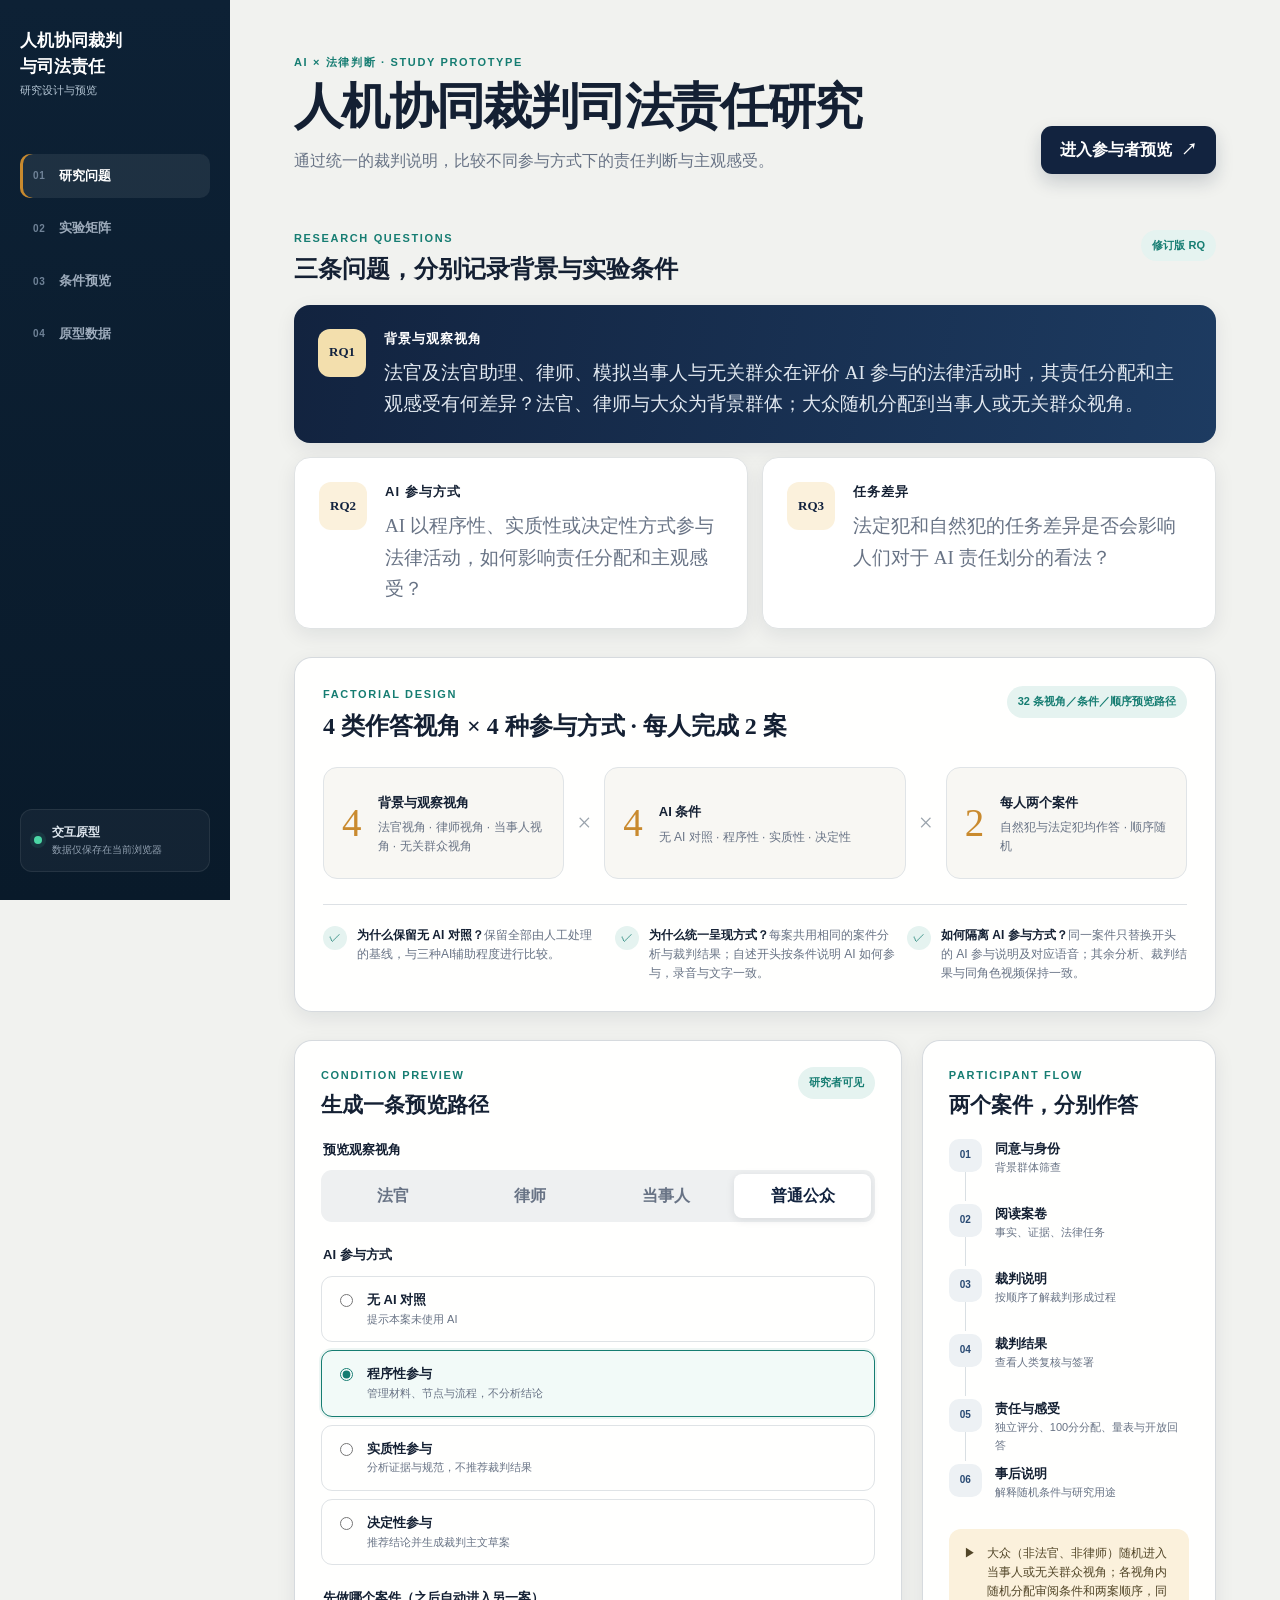
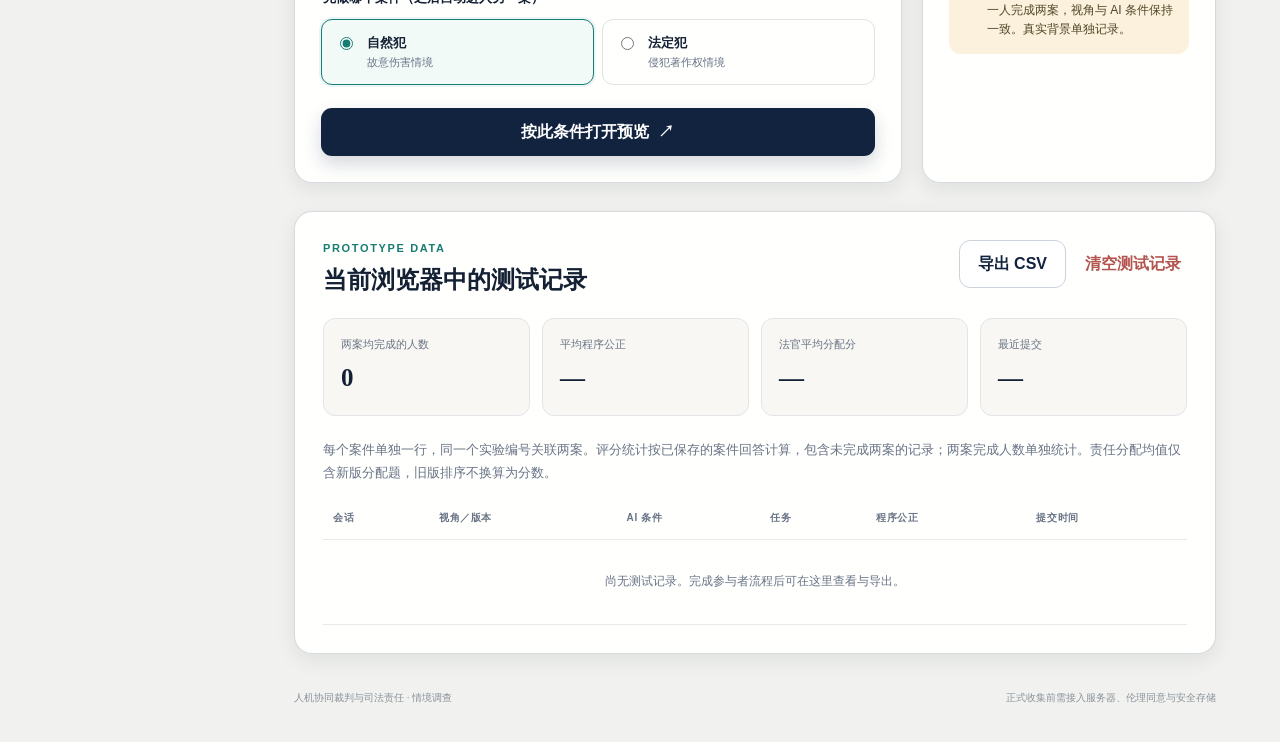
==== index.html @ 121d7e38 "七点评分移除无法判断并强制逐题作答" ====
<!doctype html>
<html lang="zh-CN">
  <head>
    <meta charset="UTF-8" />
    <meta name="viewport" content="width=device-width, initial-scale=1.0" />
    <meta
      name="description"
      content="人机协同裁判司法责任研究：交互式调查原型"
    />
    <meta name="robots" content="noindex, nofollow, noarchive" />
    <meta http-equiv="Content-Security-Policy" content="default-src 'self'; script-src 'self'; style-src 'self'; img-src 'self' data:; connect-src 'self'; media-src 'self'; object-src 'none'; base-uri 'self'; form-action 'self'" />
    <meta name="theme-color" content="#12233f" />
    <title>人机协同裁判与司法责任 · 情境调查</title>
    <link rel="stylesheet" href="./styles.css" />
  </head>
  <body>
    <div id="app-shell">
      <section id="researcher-view" class="view researcher-view hidden" aria-labelledby="researcher-title">
        <aside class="researcher-sidebar">
          <a class="study-topic study-topic-light" href="./?view=researcher" aria-label="人机协同裁判与司法责任研究首页"><strong>人机协同裁判<br>与司法责任</strong><small>研究设计与预览</small></a>
          <nav class="sidebar-nav" aria-label="研究者页面导航">
            <button class="nav-link active" data-scroll="research-overview"><span>01</span>研究问题</button>
            <button class="nav-link" data-scroll="design-panel"><span>02</span>实验矩阵</button>
            <button class="nav-link" data-scroll="preview-panel"><span>03</span>条件预览</button>
            <button class="nav-link" data-scroll="data-panel"><span>04</span>原型数据</button>
          </nav>
          <div class="sidebar-note">
            <span class="live-dot"></span>
            <div><strong>交互原型</strong><small>数据仅保存在当前浏览器</small></div>
          </div>
        </aside>

        <main class="researcher-main">
          <header class="page-header">
            <div>
              <p class="eyebrow">AI × 法律判断 · STUDY PROTOTYPE</p>
              <h1 id="researcher-title">人机协同裁判司法责任研究</h1>
              <p class="header-copy">通过统一的裁判说明，比较不同参与方式下的责任判断与主观感受。</p>
            </div>
            <button id="quick-preview" class="button button-primary" type="button">进入参与者预览 <span>↗</span></button>
          </header>

          <section id="research-overview" class="dashboard-section">
            <div class="section-heading">
              <div><p class="eyebrow">RESEARCH QUESTIONS</p><h2>三条问题，分别记录背景与实验条件</h2></div>
              <span class="status-pill">修订版 RQ</span>
            </div>
            <div class="rq-grid">
              <article class="rq-card rq-card-large">
                <span class="rq-index">RQ1</span>
                <div><strong>背景与观察视角</strong><p>法官及法官助理、律师、模拟当事人与无关群众在评价 AI 参与的法律活动时，其责任分配和主观感受有何差异？法官、律师与大众为背景群体；大众随机分配到当事人或无关群众视角。</p></div>
              </article>
              <article class="rq-card">
                <span class="rq-index">RQ2</span>
                <div><strong>AI 参与方式</strong><p>AI 以程序性、实质性或决定性方式参与法律活动，如何影响责任分配和主观感受？</p></div>
              </article>
              <article class="rq-card">
                <span class="rq-index">RQ3</span>
                <div><strong>任务差异</strong><p>法定犯和自然犯的任务差异是否会影响人们对于 AI 责任划分的看法？</p></div>
              </article>
            </div>
          </section>

          <section id="design-panel" class="dashboard-section panel">
            <div class="panel-head">
              <div><p class="eyebrow">FACTORIAL DESIGN</p><h2>4 类作答视角 × 4 种参与方式 · 每人完成 2 案</h2></div>
              <span class="matrix-total">32 条视角／条件／顺序预览路径</span>
            </div>
            <div class="factor-grid">
              <article class="factor-card"><span class="factor-number">4</span><div><strong>背景与观察视角</strong><p>法官视角 · 律师视角 · 当事人视角 · 无关群众视角</p></div></article>
              <span class="factor-sign">×</span>
              <article class="factor-card"><span class="factor-number">4</span><div><strong>AI 条件</strong><p>无 AI 对照 · 程序性 · 实质性 · 决定性</p></div></article>
              <span class="factor-sign">×</span>
              <article class="factor-card"><span class="factor-number">2</span><div><strong>每人两个案件</strong><p>自然犯与法定犯均作答 · 顺序随机</p></div></article>
            </div>
            <div class="design-notes">
              <div class="design-note"><span>✓</span><p><strong>为什么保留无 AI 对照？</strong>保留全部由人工处理的基线，与三种AI辅助程度进行比较。</p></div>
              <div class="design-note"><span>✓</span><p><strong>为什么统一呈现方式？</strong>每案共用相同的案件分析与裁判结果；自述开头按条件说明 AI 如何参与，录音与文字一致。</p></div>
              <div class="design-note"><span>✓</span><p><strong>如何隔离 AI 参与方式？</strong>同一案件只替换开头的 AI 参与说明及对应语音；其余分析、裁判结果与同角色视频保持一致。</p></div>
            </div>
          </section>

          <section id="preview-panel" class="dashboard-grid">
            <div class="panel preview-config-panel">
              <div class="panel-head compact"><div><p class="eyebrow">CONDITION PREVIEW</p><h2>生成一条预览路径</h2></div><span class="prototype-badge">研究者可见</span></div>
              <form id="preview-config" class="preview-config">
                <fieldset>
                  <legend>预览观察视角</legend>
                  <div class="segmented" data-field="role">
                    <button type="button" data-value="judge">法官</button>
                    <button type="button" data-value="lawyer">律师</button>
                    <button type="button" data-value="litigant">当事人</button>
                    <button type="button" data-value="public" class="selected">普通公众</button>
                  </div>
                </fieldset>
                <fieldset>
                  <legend>AI 参与方式</legend>
                  <div class="choice-list" data-field="condition">
                    <label><input type="radio" name="preview-condition" value="none" /><span><b>无 AI 对照</b><small>提示本案未使用 AI</small></span></label>
                    <label><input type="radio" name="preview-condition" value="procedural" checked /><span><b>程序性参与</b><small>管理材料、节点与流程，不分析结论</small></span></label>
                    <label><input type="radio" name="preview-condition" value="substantive" /><span><b>实质性参与</b><small>分析证据与规范，不推荐裁判结果</small></span></label>
                    <label><input type="radio" name="preview-condition" value="decisional" /><span><b>决定性参与</b><small>推荐结论并生成裁判主文草案</small></span></label>
                  </div>
                </fieldset>
                <fieldset>
                  <legend>先做哪个案件（之后自动进入另一案）</legend>
                  <div class="case-options">
                    <label><input type="radio" name="preview-case" value="natural" checked /><span><b>自然犯</b><small>故意伤害情境</small></span></label>
                    <label><input type="radio" name="preview-case" value="statutory" /><span><b>法定犯</b><small>侵犯著作权情境</small></span></label>
                  </div>
                </fieldset>
                <button id="launch-configured-preview" type="submit" class="button button-primary button-wide">按此条件打开预览 <span>↗</span></button>
              </form>
            </div>

            <aside class="panel flow-panel">
              <div class="panel-head compact"><div><p class="eyebrow">PARTICIPANT FLOW</p><h2>两个案件，分别作答</h2></div></div>
              <ol class="flow-list">
                <li><span>01</span><div><strong>同意与身份</strong><small>背景群体筛查</small></div></li>
                <li><span>02</span><div><strong>阅读案卷</strong><small>事实、证据、法律任务</small></div></li>
                <li><span>03</span><div><strong>裁判说明</strong><small>按顺序了解裁判形成过程</small></div></li>
                <li><span>04</span><div><strong>裁判结果</strong><small>查看人类复核与签署</small></div></li>
                <li><span>05</span><div><strong>责任与感受</strong><small>独立评分、100分分配、量表与开放回答</small></div></li>
                <li><span>06</span><div><strong>事后说明</strong><small>解释随机条件与研究用途</small></div></li>
              </ol>
              <div class="flow-callout"><span aria-hidden="true">▶</span><p>大众（非法官、非律师）随机进入当事人或无关群众视角；各视角内随机分配审阅条件和两案顺序，同一人完成两案，视角与 AI 条件保持一致。真实背景单独记录。</p></div>
            </aside>
          </section>

          <section id="data-panel" class="dashboard-section panel data-panel">
            <div class="panel-head"><div><p class="eyebrow">PROTOTYPE DATA</p><h2>当前浏览器中的测试记录</h2></div><div class="data-actions"><button id="export-csv" class="button button-secondary" type="button">导出 CSV</button><button id="clear-data" class="text-button danger" type="button">清空测试记录</button></div></div>
            <div class="metrics-row">
              <article><span>两案均完成的人数</span><strong id="metric-complete">0</strong></article>
              <article><span>平均程序公正</span><strong id="metric-fairness">—</strong></article>
              <article><span>法官平均分配分</span><strong id="metric-judge-allocation">—</strong></article>
              <article><span>最近提交</span><strong id="metric-latest">—</strong></article>
            </div>
            <p class="helper-text">每个案件单独一行，同一个实验编号关联两案。评分统计按已保存的案件回答计算，包含未完成两案的记录；两案完成人数单独统计。责任分配均值仅含新版分配题，旧版排序不换算为分数。</p>
            <div class="table-wrap">
              <table><thead><tr><th>会话</th><th>视角／版本</th><th>AI 条件</th><th>任务</th><th>程序公正</th><th>提交时间</th></tr></thead><tbody id="records-body"></tbody></table>
            </div>
          </section>

          <footer class="researcher-footer"><span>人机协同裁判与司法责任 · 情境调查</span><span>正式收集前需接入服务器、伦理同意与安全存储</span></footer>
        </main>
      </section>

      <section id="participant-view" class="view participant-view hidden" aria-labelledby="participant-title">
        <header class="participant-topbar">
          <a class="study-topic" href="./?view=participant" aria-label="人机协同裁判与司法责任研究首页"><strong>人机协同裁判与司法责任</strong><small>情境调查研究</small></a>
          <div class="topbar-right">
            <span id="session-code" class="session-code">实验编号：待分配</span>
            <a id="researcher-return" class="researcher-return hidden" href="./?view=researcher">返回设计台</a>
          </div>
        </header>

        <div id="preview-banner" class="preview-banner hidden" role="note">
          <strong>研究者预览模式</strong><span id="preview-condition-label"></span><span>预览角色和条件由研究者指定；正式流程自动分配。</span>
        </div>

        <div class="participant-frame">
          <aside class="study-progress" aria-label="研究进度">
            <p class="eyebrow">YOUR PROGRESS</p>
            <ol>
              <li class="active" data-step="intro"><span>1</span><div><strong>研究说明</strong><small>同意与身份</small></div></li>
              <li data-step="dossier"><span>2</span><div><strong>阅读案卷</strong><small>事实与证据</small></div></li>
              <li data-step="replay"><span>3</span><div><strong>形成过程</strong><small>模拟裁判说明</small></div></li>
              <li data-step="decision"><span>4</span><div><strong>裁判结果</strong><small>复核与签署</small></div></li>
              <li data-step="survey"><span>5</span><div><strong>您的评价</strong><small>责任与感受</small></div></li>
              <li data-step="debrief"><span>6</span><div><strong>事后说明</strong><small>完成研究</small></div></li>
            </ol>
            <div class="progress-privacy"><span>⌁</span><p>这是依据案例改编的模拟材料。请勿填写真实姓名、案号或个人经历细节。</p></div>
          </aside>

          <main class="study-main">
            <div id="case-progress" class="case-progress hidden" role="status"><strong id="case-progress-label"></strong><span id="case-progress-detail"></span></div>
            <section id="screen-intro" class="study-screen active">
              <p class="eyebrow">WELCOME</p>
              <h1 id="participant-title">观察两个案件的裁判如何形成</h1>
              <p class="lead">您需要依次完成故意伤害和侵犯著作权两个案件。每案分别阅读材料、阅读或收听法官陈述，并评价责任与感受。背景问题只需回答一次，两案均完成后结束。</p>
              <div class="study-facts">
                <article><span>◷</span><div><strong>两个案件，分别作答</strong><small>可按自己的速度阅读</small></div></article>
                <article><span>▤</span><div><strong>两宗改编案例</strong><small>不考查法律知识</small></div></article>
                <article><span>◎</span><div><strong>匿名研究编号</strong><small>当前回答保存在本机</small></div></article>
              </div>
              <div class="consent-card">
                <h2>开始前，请确认</h2>
                <ul><li>我已年满 18 周岁并能够阅读中文；</li><li>我理解参与完全自愿，可以随时退出；本机进度会保存，第一案完成后可选择删除两案进度并退出；</li><li>我同意研究者保留并分析我的回答，用于科学研究及去标识化的研究结果报告；当前原型仅在此浏览器保存回答，尚未自动上传至研究者；</li><li>我不会在开放题中填写可识别个人身份的信息。</li></ul>
                <label class="check-row"><input id="consent-checkbox" type="checkbox" /><span>我已阅读以上说明，并同意参加本次实验。</span></label>
              </div>
              <section class="screening-section" aria-labelledby="screening-title">
                <h2 id="screening-title">请选择您的背景类别</h2>
                <p>请选择最符合您当前情况的一项。选择后系统会直接分配您的背景与观察视角。</p>
                <fieldset class="screening-question"><legend>您目前属于哪一类？</legend><div class="occupation-options screening-choice-options">
                  <label><input type="radio" name="backgroundChoice" value="judge">法官／法官助理</label>
                  <label><input type="radio" name="backgroundChoice" value="legal_other">其他法律相关人员（法学生、法务、法学研究人员等）</label>
                  <label><input type="radio" name="backgroundChoice" value="lawyer">律师</label>
                  <label><input type="radio" name="backgroundChoice" value="other">其他</label>
                </div></fieldset>
                <p id="screening-note" class="helper-text" role="status"></p>
              </section>
              <div class="screen-actions"><span id="intro-error" class="form-error" role="alert"></span><button id="start-study" class="button button-primary" type="button">同意并开始 <span>→</span></button></div>
            </section>

            <section id="screen-dossier" class="study-screen">
              <div class="screen-kicker"><span class="stage-badge">第 1 部分</span><span id="case-category-badge" class="category-badge"></span></div>
              <h1>请先阅读案件材料</h1>
              <p class="lead">材料分为三个部分。请阅读每部分并滚动至末尾，勾选“已完整阅读”后会自动进入下一部分。完成第三部分后进入裁判形成记录。</p>
              <p id="role-perspective" class="role-perspective"></p><div class="dossier-shell">
                <div class="dossier-tabs" role="tablist" aria-label="案卷栏目">
                  <button role="tab" aria-selected="true" id="tab-overview" aria-controls="dossier-content" data-tab="overview">案件总览</button>
                  <button role="tab" aria-selected="false" id="tab-evidence" aria-controls="dossier-content" data-tab="evidence">主要证据</button>
                  <button role="tab" aria-selected="false" id="tab-task" aria-controls="dossier-content" data-tab="task">裁判任务</button>
                </div>
                <div id="dossier-content" class="dossier-content" role="tabpanel" aria-labelledby="tab-overview" tabindex="0"></div>
              </div>
              <p id="reading-progress" class="reading-progress" role="status">已完成 0 / 3 栏</p>
              <p id="reading-hint" class="helper-text">请在材料框内向下滚动，阅读至本栏末尾后确认。</p>
              <label class="check-row read-confirm"><input id="dossier-confirm" type="checkbox" disabled /><span id="dossier-confirm-label">我已完整阅读案件总览。</span></label>
              <div class="screen-actions"><span id="dossier-error" class="form-error" role="alert"></span><button id="to-replay" class="button button-primary hidden" type="button" disabled aria-hidden="true" tabindex="-1">查看裁判形成记录 <span>→</span></button></div>
            </section>

            <section id="screen-replay" class="study-screen replay-screen">
              <div class="screen-kicker"><span class="stage-badge">第 2 部分</span><span class="category-badge">过程记录</span></div>
              <h1>这份裁判是如何形成的</h1>
              <p class="lead">请先留意本案的 AI 参与方式，再了解法官如何形成裁判。以下为法官的第一人称陈述。</p>
              <p id="playback-source" class="helper-text"></p>
              <p id="dialogue-update-note" class="helper-text hidden" role="status">裁判形成记录的呈现方式已更新，请完整阅读并确认后再作答。您的分组和已提交回答保持不变。</p>
              <section class="narration-record" aria-label="法官陈述及本案 AI 参与说明">
              <h2 class="ai-disclosure-title">本案的 AI 参与方式</h2>
              <p id="condition-disclosure" class="condition-disclosure"></p>
              <div class="ai-node-legend" aria-label="AI 参与节点图例"><span class="ai-node-swatch ai-node-none">无 AI</span><span class="ai-node-swatch ai-node-procedural">程序整理／核对</span><span class="ai-node-swatch ai-node-substantive">证据与法律分析</span><span class="ai-node-swatch ai-node-decisional">裁判建议／主文</span></div>
              <section id="audio-panel" class="narration-audio hidden" aria-label="裁判形成录音">
                <audio id="judgment-audio" preload="metadata" class="hidden"></audio>
                <strong id="playback-title">法官陈述录音</strong><p id="playback-phase" role="status"></p>
                <progress id="playback-progress" max="100" value="0" aria-label="录音进度"></progress>
                <p id="audio-status" class="helper-text" role="status"></p>
                <label class="playback-speed" for="playback-speed">播放速度 <select id="playback-speed"><option value="1">1 倍</option><option value="1.25">1.25 倍</option><option value="1.5" selected>1.5 倍</option></select><span>可边听边读，不必等录音结束</span></label>
                <div class="playback-controls"><button id="playback-toggle" class="button button-primary" type="button">开始收听</button><button id="playback-restart" class="button button-secondary" type="button">从头收听</button></div>
              </section>
              <article id="narration-text" class="narration-text" tabindex="0" aria-label="裁判形成记录全文"></article>
              </section>
              <p id="narration-reading-status" class="helper-text" role="status"></p>
              <label class="check-row read-confirm"><input id="transcript-confirm" type="checkbox" disabled><span id="playback-confirm-label">我已完整了解这份裁判形成记录。</span></label>
              <div class="screen-actions"><button class="button button-secondary" type="button" data-back="dossier">返回案卷</button><button id="return-to-survey" class="button button-secondary hidden" type="button">返回评价</button><span id="transcript-error" class="form-error" role="alert"></span><button id="to-decision" class="button button-primary" type="button" disabled>查看最终裁判 <span>→</span></button></div>
            </section>

            <section id="screen-decision" class="study-screen">
              <div class="screen-kicker"><span class="stage-badge">第 3 部分</span><span class="category-badge">最终裁判</span></div>
              <h1>法官复核并签署了以下裁判</h1>
              <p class="lead">请将这一结果与刚才阅读或收听的形成过程一并考虑。</p>
              <article class="judgment-card">
                <header><div><span class="document-mark">判</span><div><strong id="judgment-court"></strong><small id="judgment-case-number"></small></div></div><span class="signed-chip">模拟情境 · 法官签署</span></header>
                <div id="judgment-content" class="judgment-content"></div>
                <footer><span>模拟审阅记录</span><span>依据案例材料改编</span></footer>
              </article>
              <div class="screen-actions"><button class="button button-secondary" type="button" data-back="replay">返回过程回放</button><button id="to-survey" class="button button-primary" type="button">开始评价 <span>→</span></button></div>
            </section>

            <section id="screen-survey" class="study-screen">
              <div class="screen-kicker"><span class="stage-badge">第 4 部分</span><span class="category-badge">您的评价</span></div>
              <h1>谁应当对这份裁判负责？</h1>
              <p class="lead">这里没有标准答案。请依据您看到的形成过程作答。</p>
              <form id="survey-form" autocomplete="off">
                <section class="survey-block">
                  <div class="question-number">A</div><div class="question-content"><h2>材料理解</h2><p>以下两题用于确认页面是否表达清楚。</p>
                    <button id="review-ai-participation" class="text-button review-ai-button" type="button">返回裁判形成记录，重新确认 AI 参与方式</button>
                    <label class="form-label">根据刚才的提示，本案的 AI 参与达到哪一层？
                      <select name="manipulationCheck" required><option value="">请选择</option><option value="none">未使用 AI</option><option value="procedural">仅参与程序与材料管理</option><option value="substantive">分析证据与规范，但未建议结果</option><option value="decisional">提出裁判建议或生成主文草案</option><option value="unsure">无法判断</option></select>
                    </label>
                    <label class="form-label">最终对裁判进行核对、修改和签署的是谁？
                      <select name="finalSigner" required><option value="">请选择</option><option value="judge">承办法官</option><option value="ai">AI 系统</option><option value="vendor">系统供应商</option><option value="unsure">无法判断</option></select>
                    </label>
                  </div>
                </section>
                <section class="survey-block">
                  <div class="question-number">B</div><div class="question-content"><h2>责任判断</h2><p>请评价四个主体对这份裁判的形成与后果应承担的责任。先分别评分，再在四个主体之间分配责任。</p>
                    <fieldset id="responsibility-independent" class="responsibility-stage">
                      <legend>第一步：分别评分</legend>
                      <p id="independent-help">请分别填写 0–100 的整数。0 表示完全没有责任，100 表示责任极大。各主体可以同分，四项<strong>不需要合计 100</strong>。</p>
                      <div id="responsibility-score-list" class="responsibility-list"></div>
                      <p id="score-status" class="helper-text" role="status"></p>
                      <button id="to-allocation" class="button button-primary" type="button" disabled>评分完成，开始分配 →</button>
                    </fieldset>
                    <fieldset id="responsibility-allocation" class="responsibility-stage hidden" disabled>
                      <legend>第二步：分配 100 分责任</legend>
                      <p id="allocation-help">现在，把全部责任看作 100 分，分配给这四个主体。每项填写 0–100 的整数，<strong>四项必须合计 100</strong>；不分配责任的主体请填 0。</p>
                      <div id="responsibility-allocation-list" class="responsibility-list"></div>
                      <div id="allocation-status" class="allocation-status" role="status" aria-live="polite"></div>
                      <button id="back-to-scores" class="text-button" type="button">返回修改独立评分</button>
                    </fieldset>
                  </div>
                </section>
                <section class="survey-block">
                  <div class="question-number">C</div><div class="question-content"><h2>主观感受</h2><p>每题必答。请根据您的感受，拖动滑块或点击数字选择 1–7 分；选中后会显示该分值的含义。4 分表示中立。</p><div id="harm-rating" class="rating-list harm-rating"></div><div id="rating-list" class="rating-list"></div></div>
                </section>
                <section class="survey-block">
                  <div class="question-number">D</div><div class="question-content"><h2>最后一个问题</h2><label class="form-label">刚才形成过程中，哪一个节点最影响您对责任的判断？（选填）<textarea id="open-response" name="openResponse" maxlength="800" rows="5" placeholder="请勿填写真实姓名、单位或案号"></textarea><span class="char-count"><b id="char-count">0</b> / 800</span></label>
                    <p class="helper-text">可打字，也可按下方说明使用系统听写或输入法语音。浏览器语音识别可能受系统设置、权限及网络影响。语音由所选工具处理，本网页不保存原始录音；请核对文字后提交。<span id="speech-platform-help" class="speech-platform-help"></span></p>
                    <div class="speech-actions"><button id="speech-start" class="button button-secondary" type="button">尝试浏览器语音输入</button><button id="speech-stop" class="button button-secondary" type="button" disabled>停止语音输入</button><button id="speech-keyboard" class="button button-secondary hidden" type="button">打开输入框，用键盘麦克风说话</button></div>
                    <p id="speech-status" class="helper-text" role="status"></p><p id="speech-interim" class="speech-interim" aria-live="polite"></p>
                    <label id="open-response-confirm-row" class="check-row hidden"><input id="open-response-confirm" name="openResponseConfirm" type="checkbox"><span>我已检查，文本框中的文字准确表达了我的回答。</span></label></div>
                </section>
                <section class="question-block"><div class="question-number">E</div><div class="question-content"><h2>情境体验</h2><p>回顾刚才的情境，我感到自己置身其中。</p><div id="involvement-options" class="rating-control"></div></div></section>
                <button class="text-button" type="button" data-back="decision">返回裁判结果</button><div class="survey-submit"><label class="check-row"><input name="honestConfirm" type="checkbox" required /><span>我已根据自己的真实感受完成作答。</span></label><span id="survey-error" class="form-error" role="alert"></span><button id="submit-evaluation" class="button button-primary" type="submit">提交本案评价，继续第二案 <span>→</span></button></div>
              </form>
            </section>

            <section id="screen-between" class="study-screen">
              <p class="eyebrow">1 / 2 COMPLETED</p><h1>第一案已完成</h1>
              <p class="lead">本案评价已保存。接下来请完成第二案：<strong id="next-case-name"></strong>。</p>
              <div class="debrief-card"><h2>继续第二个案件</h2><p>您无需再次回答背景问题。请继续采用相同的观察视角，独立阅读下一案的材料并评价。</p><p>第二案完成后，才会结束本次研究并显示完整说明。您也可以稍作休息，刷新页面会保留进度。</p></div>
              <p id="between-error" class="form-error" role="alert"></p>
              <div class="screen-actions"><button id="delete-partial" class="text-button danger" type="button">删除本次进度并退出</button><button id="next-case" class="button button-primary" type="button">开始第二案 →</button></div>
            </section>

            <section id="screen-debrief" class="study-screen debrief-screen">
              <div class="completion-mark">✓</div><p class="eyebrow">COMPLETED</p><h1>感谢您的参与</h1><p class="lead">您已完成两个案件，全部回答已经保存在当前浏览器中。</p>
              <div class="debrief-card"><h2>关于本研究的完整说明</h2><p>本研究比较法官及法官助理、律师、模拟当事人与无关群众的责任判断及主观感受。开始时四选一的背景回答用于分组：法官／法官助理进入法官组，律师进入律师组；其他法律相关人员与其他参与者记录为大众背景，并以相同概率随机分配到模拟当事人或无关群众视角。每人完成故意伤害与侵犯著作权两案，顺序随机，角色和 AI 条件保持不变。</p><p>同一案件在不同 AI 条件下使用不同的第一人称开场说明，录音和高亮文字同步体现 AI 参与方式；后续案件分析、裁判结果与同角色视频相同。角色视频按案件和身份分别制作，当事人组采用第一人称视角，画面为 AI 生成的非暴力模拟场景，法官陈述为依据案例编写的研究材料，并非真实法官的工作记录或原声。</p><p>您的回答将依开始时的知情同意用于科学研究。当前原型仅保存在此浏览器，尚未自动上传；您仍可撤回并删除本次回答。</p></div>
              <div class="completion-actions"><button id="delete-response" class="text-button danger" type="button">撤回并删除本次回答</button></div>
              <p id="retain-status" class="retain-status" role="status"></p>
              <div class="completion-actions"><button id="download-response" class="button button-secondary" type="button">下载本次回答 JSON</button><a id="finish-link" class="button button-primary hidden" href="./?view=researcher">返回研究设计台</a></div>
            </section>
          </main>
        </div>
      </section>
    </div>

    <dialog id="role-dialog" class="role-dialog" aria-labelledby="role-title" aria-describedby="role-description">
      <p class="eyebrow">进入本案情境</p><h2 id="role-title"></h2><p id="role-description" class="role-description"></p>
      <div id="role-video-panel"><video id="role-video" playsinline muted preload="metadata" disablepictureinpicture aria-label="角色代入情境短片"></video><button id="role-video-play" type="button" class="button button-secondary">播放情境短片</button></div>
      <label id="updated-consent" class="check-row hidden"><input id="updated-consent-checkbox" type="checkbox"><span>我同意保留本次回答用于科学研究。当前回答保存在此浏览器，可在结束时撤回删除。</span></label>
      <p id="role-status" class="helper-text" role="status"></p><button id="role-continue" class="button button-primary" type="button" disabled>进入案件材料 →</button>
    </dialog>
    <div id="toast" class="toast hidden" role="status"></div>
    <script defer src="./study-core.js"></script>
    <script defer src="./study-session.js"></script>
    <script defer src="./study-content.js"></script>
    <script defer src="./study-narration.js"></script>
    <script defer src="./study-playback.js"></script>
    <script defer src="./role-media.js"></script>
    <script defer src="./audio-config.js"></script>
    <script defer src="./speech-input.js"></script>
    <script defer src="./app.js"></script>
  </body>
</html>
---- styles.css ----
:root {
  --navy-950: #0b172b;
  --navy-900: #12233f;
  --navy-800: #1c3558;
  --navy-700: #294a73;
  --ink: #142033;
  --muted: #687385;
  --paper: #f4f1ea;
  --surface: #ffffff;
  --surface-soft: #f8f7f3;
  --line: #dde1e5;
  --teal: #167d72;
  --teal-soft: #e5f3f0;
  --amber: #c98a2e;
  --amber-soft: #fbf1dc;
  --rose: #b4544f;
  --shadow: 0 18px 48px rgba(17, 31, 54, 0.1);
  --shadow-sm: 0 6px 20px rgba(17, 31, 54, 0.08);
  --radius: 18px;
  --font-sans: "Microsoft YaHei", "PingFang SC", "Noto Sans CJK SC", Arial, sans-serif;
  --font-serif: "Noto Serif CJK SC", "Songti SC", SimSun, serif;
}

* { box-sizing: border-box; }
html { scroll-behavior: smooth; }
body { margin: 0; color: var(--ink); background: var(--paper); font-family: var(--font-sans); line-height: 1.6; }
button, input, select, textarea { font: inherit; }
button, a { -webkit-tap-highlight-color: transparent; }
a { color: inherit; text-decoration: none; }
.hidden { display: none !important; }
.view { min-height: 100vh; }
.eyebrow { margin: 0 0 7px; color: var(--teal); font-size: 11px; font-weight: 800; letter-spacing: 0.15em; }
h1, h2, h3, p { margin-top: 0; }
h1 { font-family: var(--font-serif); font-size: clamp(31px, 3.8vw, 50px); line-height: 1.18; letter-spacing: -0.035em; }
h2 { font-family: var(--font-serif); font-size: 24px; line-height: 1.28; }
.brand { display: inline-flex; align-items: center; gap: 11px; }
.brand-seal { display: grid; width: 42px; height: 42px; place-items: center; color: #fff; background: var(--navy-900); border-radius: 13px 4px 13px 4px; box-shadow: inset 0 0 0 1px rgba(255,255,255,.12); font-family: var(--font-serif); font-size: 21px; }
.brand strong, .brand small { display: block; line-height: 1.35; }
.brand strong { font-size: 15px; }
.brand small { color: var(--muted); font-size: 10px; letter-spacing: .1em; }
.brand-light { color: #fff; }
.brand-light .brand-seal { color: var(--navy-950); background: #f4dfae; }
.brand-light small { color: #99a7b8; }
.button { display: inline-flex; min-height: 46px; align-items: center; justify-content: center; gap: 9px; padding: 10px 18px; border: 1px solid transparent; border-radius: 11px; cursor: pointer; font-weight: 750; transition: .18s ease; }
.button:hover { transform: translateY(-1px); }
.button:focus-visible, button:focus-visible, input:focus-visible, select:focus-visible, textarea:focus-visible { outline: 3px solid rgba(201,138,46,.28); outline-offset: 2px; }
.button-primary { color: #fff; background: var(--navy-900); box-shadow: 0 8px 18px rgba(18,35,63,.18); }
.button-primary:hover { background: var(--navy-800); }
.button-secondary { color: var(--navy-900); background: #fff; border-color: #ccd3db; }
.button-wide { width: 100%; }
.text-button { border: 0; background: transparent; cursor: pointer; font-weight: 700; }
.danger { color: var(--rose); }
.panel { background: rgba(255,255,255,.94); border: 1px solid rgba(205,210,215,.82); border-radius: var(--radius); box-shadow: var(--shadow-sm); }
.panel-head, .section-heading { display: flex; align-items: flex-start; justify-content: space-between; gap: 20px; }
.panel-head h2, .section-heading h2 { margin-bottom: 0; }
.panel-head.compact h2 { font-size: 21px; }
.status-pill, .prototype-badge, .matrix-total { display: inline-flex; padding: 7px 11px; border-radius: 999px; color: var(--teal); background: var(--teal-soft); font-size: 11px; font-weight: 800; white-space: nowrap; }

/* Researcher */
.researcher-view { display: grid; grid-template-columns: 230px minmax(0, 1fr); background: #f1f2ef; }
.researcher-sidebar { position: sticky; top: 0; display: flex; height: 100vh; flex-direction: column; padding: 28px 20px; color: #dfe7ef; background: linear-gradient(180deg, #0d2135 0%, #091a2a 100%); }
.sidebar-nav { display: grid; gap: 8px; margin-top: 54px; }
.nav-link { display: flex; align-items: center; gap: 13px; width: 100%; padding: 12px 13px; border: 0; border-radius: 10px; color: #9eacbc; background: transparent; cursor: pointer; text-align: left; font-size: 13px; font-weight: 700; }
.nav-link span { color: #6f8297; font-size: 10px; letter-spacing: .08em; }
.nav-link:hover, .nav-link.active { color: #fff; background: rgba(255,255,255,.075); }
.nav-link.active { box-shadow: inset 3px 0 var(--amber); }
.sidebar-note { display: flex; align-items: center; gap: 10px; margin-top: auto; padding: 13px; border: 1px solid rgba(255,255,255,.08); border-radius: 12px; background: rgba(255,255,255,.045); }
.live-dot, .online-dot { display: inline-block; width: 8px; height: 8px; border-radius: 50%; background: #4bd6a5; box-shadow: 0 0 0 4px rgba(75,214,165,.1); }
.sidebar-note strong, .sidebar-note small { display: block; }
.sidebar-note strong { font-size: 12px; }.sidebar-note small { color: #92a1b1; font-size: 10px; }
.researcher-main { width: min(1200px, calc(100vw - 230px)); padding: 54px clamp(30px, 5vw, 72px) 36px; }
.page-header { display: flex; align-items: flex-end; justify-content: space-between; gap: 30px; margin-bottom: 56px; }
.page-header h1 { margin-bottom: 12px; }.header-copy { max-width: 720px; margin-bottom: 0; color: var(--muted); font-size: 16px; }
.dashboard-section { margin-bottom: 28px; }
.section-heading { margin-bottom: 20px; }
.rq-grid { display: grid; grid-template-columns: 1fr 1fr; gap: 14px; }
.rq-card { display: flex; min-height: 165px; gap: 18px; padding: 24px; background: #fff; border: 1px solid #e0e3e4; border-radius: 16px; box-shadow: var(--shadow-sm); }
.rq-card-large { grid-column: span 2; min-height: auto; background: linear-gradient(100deg, var(--navy-900), #1d3b61); border: 0; color: #fff; }
.rq-index { display: grid; flex: 0 0 48px; height: 48px; place-items: center; color: var(--navy-900); background: var(--amber-soft); border-radius: 12px; font-family: Georgia, serif; font-size: 13px; font-weight: 800; }
.rq-card strong { display: block; margin-bottom: 7px; font-size: 13px; letter-spacing: .08em; }
.rq-card p { margin: 0; color: var(--muted); font-family: var(--font-serif); font-size: 19px; line-height: 1.65; }
.rq-card-large p { color: #e1e8f0; }.rq-card-large .rq-index { background: #f3dfad; }
#design-panel { padding: 28px; }
.factor-grid { display: grid; grid-template-columns: 1fr auto 1.25fr auto 1fr; align-items: center; gap: 13px; margin: 25px 0; }
.factor-card { display: flex; min-height: 112px; align-items: center; gap: 16px; padding: 18px; border: 1px solid #e0e4e7; border-radius: 14px; background: var(--surface-soft); }
.factor-number { font-family: Georgia, serif; color: var(--amber); font-size: 39px; line-height: 1; }
.factor-card strong { font-size: 13px; }.factor-card p { margin: 4px 0 0; color: var(--muted); font-size: 12px; }.factor-sign { color: #9aa3ac; font-family: Georgia, serif; font-size: 25px; }
.design-notes { display: grid; grid-template-columns: repeat(3, 1fr); gap: 12px; padding-top: 21px; border-top: 1px solid var(--line); }
.design-note { display: flex; gap: 10px; }.design-note > span { display: grid; flex: 0 0 24px; height: 24px; place-items: center; color: var(--teal); background: var(--teal-soft); border-radius: 50%; font-size: 12px; }.design-note p { margin: 0; color: var(--muted); font-size: 12px; }.design-note strong { color: var(--ink); }
.dashboard-grid { display: grid; grid-template-columns: minmax(0, 1.55fr) minmax(280px, .75fr); gap: 20px; margin-bottom: 28px; }
.preview-config-panel, .flow-panel { padding: 26px; }
.preview-config { display: grid; gap: 23px; margin-top: 21px; }
.preview-config fieldset, .role-fieldset { min-width: 0; margin: 0; padding: 0; border: 0; }
.preview-config legend, .role-fieldset legend { margin-bottom: 10px; font-weight: 800; font-size: 13px; }
.segmented { display: grid; grid-template-columns: repeat(4, 1fr); padding: 4px; border-radius: 11px; background: #eef0f1; }
.segmented button { padding: 9px; border: 0; border-radius: 8px; color: var(--muted); background: transparent; cursor: pointer; font-weight: 700; }
.segmented button.selected { color: var(--navy-900); background: #fff; box-shadow: 0 2px 8px rgba(20,32,51,.1); }
.choice-list { display: grid; gap: 8px; }.choice-list label, .case-options label { display: flex; align-items: flex-start; gap: 11px; padding: 13px; border: 1px solid #dfe3e6; border-radius: 11px; cursor: pointer; }.choice-list label:has(input:checked), .case-options label:has(input:checked) { border-color: var(--teal); background: #f2faf8; box-shadow: 0 0 0 2px rgba(22,125,114,.08); }.choice-list input, .case-options input { margin-top: 4px; accent-color: var(--teal); }.choice-list b, .choice-list small, .case-options b, .case-options small { display: block; }.choice-list b, .case-options b { font-size: 13px; }.choice-list small, .case-options small { color: var(--muted); font-size: 11px; }
.case-options { display: grid; grid-template-columns: 1fr 1fr; gap: 8px; }
.flow-list { display: grid; gap: 0; margin: 20px 0 0; padding: 0; list-style: none; }.flow-list li { position: relative; display: flex; gap: 13px; min-height: 65px; }.flow-list li:not(:last-child)::after { content: ""; position: absolute; top: 33px; bottom: 3px; left: 16px; width: 1px; background: #d9dfe3; }.flow-list li > span { z-index: 1; display: grid; flex: 0 0 33px; height: 33px; place-items: center; color: var(--navy-700); background: #edf1f4; border-radius: 10px; font-size: 10px; font-weight: 800; }.flow-list strong, .flow-list small { display: block; }.flow-list strong { font-size: 13px; }.flow-list small { color: var(--muted); font-size: 11px; }
.flow-callout { display: flex; gap: 11px; padding: 15px; color: #514527; background: var(--amber-soft); border-radius: 12px; }.flow-callout > span { font-size: 12px; }.flow-callout p { margin: 0; font-size: 12px; }
.data-panel { padding: 28px; }.data-actions { display: flex; align-items: center; gap: 13px; }.metrics-row { display: grid; grid-template-columns: repeat(4, 1fr); gap: 12px; margin: 23px 0; }.metrics-row article { padding: 17px; border: 1px solid #e2e5e7; border-radius: 12px; background: var(--surface-soft); }.metrics-row span, .metrics-row strong { display: block; }.metrics-row span { color: var(--muted); font-size: 11px; }.metrics-row strong { margin-top: 4px; font-family: Georgia, serif; font-size: 25px; }
.table-wrap { overflow-x: auto; } table { width: 100%; border-collapse: collapse; font-size: 12px; } th, td { padding: 13px 10px; border-bottom: 1px solid #e7e9eb; text-align: left; white-space: nowrap; } th { color: var(--muted); font-size: 10px; letter-spacing: .06em; }.empty-cell { padding: 32px; color: var(--muted); text-align: center; }
.researcher-footer { display: flex; justify-content: space-between; padding-top: 8px; color: #89919a; font-size: 10px; }

/* Participant */
.participant-view { background: #f2f1ec; }
.participant-topbar { display: flex; height: 74px; align-items: center; justify-content: space-between; padding: 0 clamp(20px, 4vw, 56px); background: rgba(255,255,255,.96); border-bottom: 1px solid #dedfdc; }
.topbar-right { display: flex; align-items: center; gap: 14px; }.session-code { color: var(--muted); font-size: 11px; }.researcher-return { padding-left: 14px; border-left: 1px solid var(--line); color: var(--teal); font-size: 12px; font-weight: 700; }
.preview-banner { display: flex; align-items: center; justify-content: center; gap: 16px; padding: 8px 20px; color: #56451f; background: #f8e8bb; border-bottom: 1px solid #e7ce8b; font-size: 11px; }.preview-banner strong { color: var(--navy-900); }.preview-banner span + span { padding-left: 16px; border-left: 1px solid rgba(86,69,31,.22); }
.participant-frame { display: grid; grid-template-columns: 230px minmax(0, 960px); justify-content: center; gap: clamp(30px, 6vw, 78px); padding: 48px clamp(22px, 5vw, 60px) 80px; }
.study-progress { position: sticky; top: 35px; align-self: start; }.study-progress ol { display: grid; gap: 0; margin: 20px 0 28px; padding: 0; list-style: none; }.study-progress li { position: relative; display: flex; gap: 12px; min-height: 67px; color: #979ea6; }.study-progress li:not(:last-child)::after { content: ""; position: absolute; top: 34px; bottom: 4px; left: 16px; width: 1px; background: #d6d9da; }.study-progress li > span { z-index: 1; display: grid; flex: 0 0 34px; height: 34px; place-items: center; border: 1px solid #ccd1d4; border-radius: 50%; background: #f2f1ec; font-family: Georgia, serif; font-size: 12px; }.study-progress li strong, .study-progress li small { display: block; }.study-progress li strong { font-size: 12px; }.study-progress li small { font-size: 10px; }.study-progress li.active, .study-progress li.done { color: var(--navy-900); }.study-progress li.active > span { color: #fff; background: var(--navy-900); border-color: var(--navy-900); box-shadow: 0 0 0 5px rgba(18,35,63,.08); }.study-progress li.done > span { color: #fff; background: var(--teal); border-color: var(--teal); }.study-progress li.done > span::after { content: "✓"; }.study-progress li.done > span { font-size: 0; }.study-progress li.done > span::after { font-size: 12px; }
.progress-privacy { display: flex; gap: 10px; padding: 14px; color: var(--muted); background: rgba(255,255,255,.64); border: 1px solid #dedfdd; border-radius: 12px; }.progress-privacy p { margin: 0; font-size: 10px; }
.study-main { min-width: 0; }.study-screen { display: none; animation: enter .35s ease; }.study-screen.active { display: block; } @keyframes enter { from { opacity: 0; transform: translateY(5px); } }
.study-screen > h1 { max-width: 760px; margin: 8px 0 14px; }.lead { max-width: 760px; color: var(--muted); font-size: 16px; line-height: 1.8; }
.study-facts { display: grid; grid-template-columns: repeat(3, 1fr); gap: 12px; margin: 28px 0; }.study-facts article { display: flex; align-items: center; gap: 12px; padding: 17px; background: #fff; border: 1px solid #dedfdd; border-radius: 13px; }.study-facts article > span { display: grid; flex: 0 0 36px; height: 36px; place-items: center; color: var(--teal); background: var(--teal-soft); border-radius: 10px; }.study-facts strong, .study-facts small { display: block; }.study-facts strong { font-size: 12px; }.study-facts small { color: var(--muted); font-size: 10px; }
.consent-card { padding: 24px; background: #fff; border: 1px solid #dedfdd; border-radius: 15px; box-shadow: var(--shadow-sm); }.consent-card h2 { margin-bottom: 12px; font-size: 19px; }.consent-card ul { margin: 0 0 18px; padding-left: 20px; color: var(--muted); font-size: 13px; }.consent-card li + li { margin-top: 5px; }
.check-row { display: flex; align-items: flex-start; gap: 10px; cursor: pointer; font-size: 12px; }.check-row input { width: 17px; height: 17px; margin-top: 2px; accent-color: var(--teal); }
.role-fieldset { margin-top: 28px; }.role-fieldset > p { margin-top: -7px; color: var(--muted); font-size: 11px; }.role-grid { display: grid; grid-template-columns: repeat(3, 1fr); gap: 11px; }.role-grid label { position: relative; display: grid; min-height: 145px; justify-items: start; padding: 19px; border: 1px solid #d7dadd; border-radius: 14px; background: rgba(255,255,255,.74); cursor: pointer; }.role-grid label:has(input:checked) { border-color: var(--teal); background: #fff; box-shadow: 0 0 0 3px rgba(22,125,114,.08); }.role-grid input { position: absolute; top: 14px; right: 14px; accent-color: var(--teal); }.role-icon { display: grid; width: 38px; height: 38px; place-items: center; margin-bottom: 10px; color: var(--navy-900); background: #e7ebf0; border-radius: 11px; font-family: var(--font-serif); font-weight: 800; }.role-grid b, .role-grid small { display: block; }.role-grid b { font-size: 13px; }.role-grid small { color: var(--muted); font-size: 10px; }
.screen-actions { display: flex; min-height: 68px; align-items: center; justify-content: flex-end; gap: 15px; margin-top: 24px; padding-top: 20px; border-top: 1px solid #d9dcdd; }.form-error { margin-right: auto; color: var(--rose); font-size: 12px; }
.screen-kicker { display: flex; align-items: center; gap: 9px; margin-bottom: 15px; }.stage-badge, .category-badge { display: inline-flex; padding: 5px 9px; border-radius: 7px; font-size: 10px; font-weight: 800; letter-spacing: .06em; }.stage-badge { color: #fff; background: var(--navy-900); }.category-badge { color: var(--teal); background: var(--teal-soft); }
.dossier-shell { overflow: hidden; margin-top: 28px; background: #fff; border: 1px solid #d8dbdc; border-radius: 16px; box-shadow: var(--shadow-sm); }.dossier-tabs { display: flex; padding: 0 20px; border-bottom: 1px solid #dfe2e3; background: #fafaf8; }.dossier-tabs button { padding: 16px 18px 13px; border: 0; border-bottom: 3px solid transparent; color: var(--muted); background: transparent; cursor: pointer; font-size: 12px; font-weight: 750; }.dossier-tabs button[aria-selected="true"] { color: var(--navy-900); border-bottom-color: var(--amber); }.dossier-content { min-height: 370px; padding: 28px 32px; }.dossier-title { display: flex; align-items: flex-start; justify-content: space-between; gap: 20px; margin-bottom: 22px; }.dossier-title h2 { margin-bottom: 4px; }.dossier-title p { margin: 0; color: var(--muted); font-size: 11px; }.dossier-tag { padding: 6px 9px; color: #6f5420; background: var(--amber-soft); border-radius: 8px; font-size: 10px; font-weight: 800; }.fact-grid { display: grid; grid-template-columns: repeat(2, 1fr); gap: 10px; }.fact-box { padding: 15px; border-left: 3px solid #d8b46d; background: #faf8f3; }.fact-box span { display: block; color: var(--muted); font-size: 10px; }.fact-box strong { display: block; margin-top: 3px; font-family: var(--font-serif); font-size: 15px; }.dossier-summary { margin: 19px 0 0; color: #475365; font-family: var(--font-serif); font-size: 15px; line-height: 1.9; }.evidence-list { display: grid; gap: 10px; }.evidence-item { display: grid; grid-template-columns: 36px 1fr auto; align-items: start; gap: 12px; padding: 13px; border: 1px solid #e1e3e3; border-radius: 11px; }.evidence-item > span { display: grid; width: 34px; height: 34px; place-items: center; color: var(--navy-700); background: #eaf0f5; border-radius: 9px; font-size: 10px; font-weight: 800; }.evidence-item strong, .evidence-item small { display: block; }.evidence-item strong { font-size: 12px; }.evidence-item small { color: var(--muted); font-size: 10px; }.evidence-status { padding: 4px 7px; border-radius: 6px; color: var(--teal); background: var(--teal-soft); font-size: 9px; font-weight: 800; }
.task-prompt { padding: 20px; color: #eef4f8; background: var(--navy-900); border-radius: 13px; }.task-prompt p { margin: 0; font-family: var(--font-serif); font-size: 16px; line-height: 1.8; }.issue-list { display: grid; gap: 10px; margin-top: 15px; }.issue-list div { display: flex; gap: 11px; padding: 13px; border: 1px solid #e1e3e4; border-radius: 10px; }.issue-list span { color: var(--amber); font-family: Georgia,serif; }.issue-list p { margin: 0; font-size: 12px; }.read-confirm { margin-top: 17px; }
.replay-layout { display: grid; grid-template-columns: minmax(0, 1.8fr) minmax(230px, .7fr); gap: 17px; margin-top: 25px; }.chat-window { overflow: hidden; background: #fff; border: 1px solid #d6dade; border-radius: 16px; box-shadow: var(--shadow); }.chat-header { display: flex; min-height: 72px; align-items: center; justify-content: space-between; padding: 13px 18px; border-bottom: 1px solid #e0e3e5; background: #fbfbfa; }.chat-header > div { display: flex; align-items: center; gap: 11px; }.chat-seal { display: grid; width: 39px; height: 39px; place-items: center; color: #fff; background: var(--navy-900); border-radius: 11px; font-family: var(--font-serif); }.chat-header strong, .chat-header small { display: block; }.chat-header strong { font-size: 12px; }.chat-header small { color: var(--muted); font-size: 9px; }.online-dot { width: 6px; height: 6px; }.icon-button { border: 0; color: var(--muted); background: transparent; cursor: pointer; font-size: 22px; }.chat-stream { height: 480px; overflow-y: auto; padding: 22px; background: linear-gradient(rgba(245,246,245,.96),rgba(242,243,242,.96)), radial-gradient(circle at 20% 10%, #fff, transparent 40%); }.chat-message { display: grid; grid-template-columns: 34px minmax(0, 1fr); gap: 10px; align-items: start; margin-bottom: 17px; animation: messageIn .28s ease; } @keyframes messageIn { from { opacity: 0; transform: translateY(8px); } }.message-avatar { display: grid; width: 34px; height: 34px; place-items: center; border-radius: 9px; color: #fff; background: var(--navy-700); font-size: 10px; font-weight: 800; }.chat-message.ai .message-avatar { color: #305c57; background: #d4ebe6; }.chat-message.system .message-avatar { color: #6b5429; background: #f3e5bd; }.message-meta { display: flex; align-items: baseline; gap: 8px; margin-bottom: 4px; }.message-meta strong { font-size: 10px; }.message-meta span { color: #939aa1; font-size: 9px; }.message-bubble { display: inline-block; max-width: 94%; padding: 11px 13px; border: 1px solid #e0e3e4; border-radius: 3px 12px 12px 12px; background: #fff; font-size: 12px; line-height: 1.7; box-shadow: 0 2px 8px rgba(20,32,51,.035); }.chat-message.ai .message-bubble { border-color: #cbe2dd; background: #f0f8f6; }.chat-message.system .message-bubble { border-color: #ead9aa; background: #fbf4e2; }.message-tag { display: inline-flex; margin-top: 7px; padding: 3px 6px; color: var(--teal); background: var(--teal-soft); border-radius: 5px; font-size: 8px; font-weight: 800; letter-spacing: .05em; }.chat-controls { display: flex; align-items: center; gap: 8px; padding: 13px 16px; border-top: 1px solid #e0e3e5; }.replay-status { display: flex; flex: 1; align-items: center; gap: 10px; color: var(--muted); font-size: 10px; }.mini-progress { width: min(150px, 40%); height: 4px; overflow: hidden; border-radius: 999px; background: #e2e5e6; }.mini-progress span { display: block; width: 0; height: 100%; background: var(--teal); transition: width .25s ease; }
.activity-ledger { padding: 22px; background: #fff; border: 1px solid #d8dbdd; border-radius: 16px; box-shadow: var(--shadow-sm); }.activity-ledger h2 { margin-bottom: 17px; font-size: 20px; }.ledger-row { display: flex; align-items: flex-start; gap: 10px; padding: 11px 0; border-bottom: 1px solid #eceeef; }.ledger-row:last-child { border-bottom: 0; }.ledger-icon { display: grid; flex: 0 0 27px; height: 27px; place-items: center; border-radius: 8px; background: #edf0f3; color: #78828d; font-size: 10px; }.ledger-row.active .ledger-icon { color: var(--teal); background: var(--teal-soft); }.ledger-row strong, .ledger-row small { display: block; }.ledger-row strong { font-size: 11px; }.ledger-row small { color: var(--muted); font-size: 9px; }.ledger-note { display: flex; gap: 9px; margin-top: 16px; padding: 12px; color: #65532e; background: var(--amber-soft); border-radius: 10px; }.ledger-note span { display: grid; flex: 0 0 20px; height: 20px; place-items: center; border: 1px solid #d3b36e; border-radius: 50%; font-size: 9px; }.ledger-note p { margin: 0; font-size: 9px; }
.inline-typing { display: inline-flex; min-width: 48px; height: 20px; align-items: center; gap: 5px; vertical-align: middle; }
.inline-typing i { width: 6px; height: 6px; border-radius: 50%; background: #6f8e89; animation: typingPulse 1s infinite ease-in-out; }
.inline-typing i:nth-child(2) { animation-delay: 130ms; }
.inline-typing i:nth-child(3) { animation-delay: 260ms; }
.typewriter-text.typing::after { content: ""; display: inline-block; width: 1px; height: 1.05em; margin-left: 3px; vertical-align: -0.12em; background: var(--teal); animation: cursorBlink .72s steps(1) infinite; }
.chat-message.is-typing .message-bubble { min-width: 78px; border-color: #bcd9d3; box-shadow: 0 0 0 3px rgba(22,125,114,.05); }
@keyframes typingPulse { 0%, 70%, 100% { transform: translateY(0); opacity: .38; } 35% { transform: translateY(-3px); opacity: 1; } }
@keyframes cursorBlink { 0%, 48% { opacity: 1; } 49%, 100% { opacity: 0; } }
.chat-message.has-artifact .message-bubble { width: min(520px, 94%); }
.message-artifact { overflow: hidden; margin-top: 12px; border: 1px solid #dce2e3; border-radius: 10px; background: rgba(255,255,255,.88); opacity: .55; transform: translateY(4px); transition: opacity .28s ease, transform .28s ease; }
.message-artifact.visible { opacity: 1; transform: translateY(0); }
.message-artifact > header { display: flex; align-items: center; justify-content: space-between; gap: 12px; padding: 10px 11px; border-bottom: 1px solid #e4e8e9; background: #f7f9f8; }
.message-artifact > header small, .message-artifact > header strong { display: block; }
.message-artifact > header small { color: var(--teal); font-size: 7px; font-weight: 850; letter-spacing: .12em; }
.message-artifact > header strong { margin-top: 1px; color: var(--navy-900); font-size: 11px; }
.message-artifact > header > span { flex: 0 0 auto; padding: 4px 6px; color: #6c592f; background: var(--amber-soft); border-radius: 5px; font-size: 8px; font-weight: 800; }
.artifact-rows { padding: 3px 10px; }
.artifact-row { display: grid; grid-template-columns: 38px 1fr; gap: 9px; align-items: start; padding: 9px 1px; border-bottom: 1px solid #edf0f0; opacity: 0; transform: translateY(4px); transition: opacity .24s ease, transform .24s ease; }
.artifact-row:last-child { border-bottom: 0; }
.artifact-row.visible { opacity: 1; transform: translateY(0); }
.artifact-row > span { display: grid; min-height: 27px; place-items: center; padding: 3px; color: var(--navy-700); background: #eaf0f3; border-radius: 7px; font-size: 8px; font-weight: 850; text-align: center; }
.artifact-row strong, .artifact-row small { display: block; }
.artifact-row strong { color: #223047; font-size: 10px; line-height: 1.55; }
.artifact-row small { margin-top: 1px; color: var(--muted); font-size: 8px; line-height: 1.55; }
.artifact-recommendation { border-color: #e2c987; background: #fffdf7; }
.artifact-recommendation > header { background: #fbf2d9; }
.artifact-audit .artifact-row > span { color: var(--teal); background: var(--teal-soft); }
.judgment-card { overflow: hidden; margin-top: 26px; background: #fff; border: 1px solid #d5d9dc; border-radius: 16px; box-shadow: var(--shadow); }.judgment-card header { display: flex; align-items: center; justify-content: space-between; padding: 20px 24px; color: #fff; background: var(--navy-900); }.judgment-card header > div { display: flex; align-items: center; gap: 12px; }.document-mark { display: grid; width: 42px; height: 42px; place-items: center; color: var(--navy-900); background: #f0dca9; border-radius: 10px 3px 10px 3px; font-family: var(--font-serif); font-size: 19px; }.judgment-card header strong, .judgment-card header small { display: block; }.judgment-card header small { color: #b6c1ce; font-size: 10px; }.signed-chip { padding: 6px 9px; color: #d7f2e9; background: rgba(50,185,145,.15); border: 1px solid rgba(90,213,176,.3); border-radius: 999px; font-size: 9px; font-weight: 800; }.judgment-content { padding: 31px clamp(25px, 5vw, 54px); font-family: var(--font-serif); font-size: 14px; line-height: 2; }.judgment-content h2 { margin-bottom: 17px; text-align: center; font-size: 23px; }.judgment-content p { margin-bottom: 12px; }.judgment-content ol { margin: 0; padding-left: 25px; font-weight: 700; }.judgment-card footer { display: flex; justify-content: space-between; padding: 13px 24px; color: var(--muted); background: #f8f8f6; border-top: 1px solid #e1e3e3; font-size: 9px; }.review-strip { display: grid; grid-template-columns: repeat(3, 1fr); gap: 10px; margin-top: 13px; }.review-strip > div { display: flex; align-items: center; gap: 10px; padding: 14px; background: #fff; border: 1px solid #dde0e1; border-radius: 11px; }.review-strip > div > span { display: grid; flex: 0 0 25px; height: 25px; place-items: center; color: var(--teal); background: var(--teal-soft); border-radius: 50%; font-size: 10px; }.review-strip p { margin: 0; }.review-strip strong, .review-strip small { display: block; }.review-strip strong { font-size: 10px; }.review-strip small { color: var(--muted); font-size: 9px; }
.survey-block { display: grid; grid-template-columns: 42px 1fr; gap: 17px; margin-top: 18px; padding: 24px; background: #fff; border: 1px solid #daddde; border-radius: 15px; box-shadow: var(--shadow-sm); }.question-number { display: grid; width: 36px; height: 36px; place-items: center; color: var(--navy-900); background: var(--amber-soft); border-radius: 10px; font-family: Georgia,serif; font-weight: 800; }.question-content h2 { margin-bottom: 3px; font-size: 19px; }.question-content > p { color: var(--muted); font-size: 11px; }.form-label { display: grid; gap: 7px; margin-top: 16px; font-size: 12px; font-weight: 700; }.form-label select, .form-label textarea { width: 100%; padding: 11px 12px; border: 1px solid #cfd5d9; border-radius: 9px; color: var(--ink); background: #fff; }.form-label textarea { resize: vertical; font-weight: 400; line-height: 1.65; }.char-count { color: var(--muted); text-align: right; font-size: 9px; font-weight: 400; }
.ranking-list { display: grid; gap: 8px; margin-top: 16px; }.ranking-item { display: grid; grid-template-columns: 34px 1fr auto; align-items: center; gap: 11px; padding: 10px 11px; border: 1px solid #dfe2e3; border-radius: 10px; background: #fbfbfa; }.rank-number { display: grid; width: 30px; height: 30px; place-items: center; color: #fff; background: var(--navy-900); border-radius: 8px; font-family: Georgia,serif; font-size: 12px; }.ranking-item strong { font-size: 11px; }.rank-actions { display: flex; gap: 5px; }.rank-actions button { display: grid; width: 29px; height: 29px; place-items: center; border: 1px solid #d2d7da; border-radius: 7px; color: var(--navy-700); background: #fff; cursor: pointer; }.rank-actions button:disabled { opacity: .3; cursor: default; }
.rating-list { display: grid; gap: 18px; margin-top: 18px; }.rating-row { display: grid; grid-template-columns: minmax(0, 1fr) minmax(240px, .65fr); gap: 24px; align-items: center; padding-bottom: 16px; border-bottom: 1px solid #eceeef; }.rating-row:last-child { border-bottom: 0; }.rating-row label { font-family: var(--font-serif); font-size: 14px; }.rating-control { display: grid; grid-template-columns: 1fr 36px; gap: 10px; align-items: center; }.rating-control input { width: 100%; accent-color: var(--teal); }.rating-value { display: grid; width: 34px; height: 30px; place-items: center; color: var(--teal); background: var(--teal-soft); border-radius: 8px; font-weight: 800; }.rating-ends { grid-column: 1 / -1; display: flex; justify-content: space-between; margin-top: -8px; color: var(--muted); font-size: 8px; }.survey-submit { display: flex; align-items: center; justify-content: space-between; gap: 15px; margin-top: 21px; padding: 20px 22px; background: #fff; border: 1px solid #daddde; border-radius: 13px; }
.debrief-screen { text-align: center; }.completion-mark { display: grid; width: 60px; height: 60px; place-items: center; margin: 0 auto 17px; color: #fff; background: var(--teal); border-radius: 50%; box-shadow: 0 0 0 10px rgba(22,125,114,.1); font-size: 25px; }.debrief-screen > .lead { margin-inline: auto; }.debrief-card { margin-top: 28px; padding: 29px; text-align: left; background: #fff; border: 1px solid #daddde; border-radius: 15px; box-shadow: var(--shadow-sm); }.debrief-card h2 { font-size: 20px; }.debrief-card p { margin-bottom: 12px; color: #4f5a69; font-family: var(--font-serif); font-size: 14px; line-height: 1.9; }.retain-card { display: flex; align-items: center; justify-content: space-between; gap: 20px; margin-top: 14px; padding: 20px; text-align: left; background: var(--amber-soft); border: 1px solid #ead39a; border-radius: 13px; }.retain-card strong, .retain-card small { display: block; }.retain-card strong { font-size: 12px; }.retain-card small { color: #796640; font-size: 10px; }.retain-card > div:last-child { display: flex; gap: 8px; }.retain-status { min-height: 25px; margin: 12px 0 0; color: var(--teal); font-size: 11px; }.completion-actions { display: flex; justify-content: center; gap: 9px; margin-top: 8px; }
.toast { position: fixed; z-index: 50; right: 24px; bottom: 24px; max-width: 360px; padding: 13px 17px; color: #fff; background: var(--navy-950); border-radius: 10px; box-shadow: var(--shadow); font-size: 12px; }

@media (max-width: 1020px) {
  .researcher-view { grid-template-columns: 86px minmax(0,1fr); }.researcher-sidebar { padding: 25px 13px; }.brand-light > span:last-child, .nav-link:not(.active) { }.brand-light strong, .brand-light small, .nav-link { font-size: 0; }.nav-link { justify-content: center; }.nav-link span { font-size: 10px; }.sidebar-note div { display:none; }.sidebar-note { justify-content:center; }.researcher-main { width: calc(100vw - 86px); padding-inline: 32px; }
  .participant-frame { grid-template-columns: 185px minmax(0,1fr); gap: 32px; }.replay-layout { grid-template-columns: 1fr; }.activity-ledger { display: none; }
}

@media (max-width: 760px) {
  h1 { font-size: 31px; }.researcher-view { display:block; }.researcher-sidebar { position: static; display: flex; width: 100%; height: auto; flex-direction: row; align-items:center; justify-content:space-between; padding: 14px 18px; }.researcher-sidebar .brand-light strong { display:block; font-size:12px; }.researcher-sidebar .brand-light small { display:block; }.sidebar-nav, .sidebar-note { display:none; }.researcher-main { width:100%; padding: 30px 18px; }.page-header { align-items:flex-start; flex-direction:column; margin-bottom:38px; }.rq-grid, .dashboard-grid { grid-template-columns:1fr; }.rq-card-large { grid-column:auto; }.factor-grid { grid-template-columns:1fr; }.factor-sign { text-align:center; }.design-notes { grid-template-columns:1fr; }.metrics-row { grid-template-columns:1fr 1fr; }.panel-head { align-items:flex-start; flex-direction:column; }.data-actions { width:100%; justify-content:space-between; }.researcher-footer { flex-direction:column; gap:4px; }
  .participant-topbar { height:68px; }.participant-topbar .brand small { display:none; }.topbar-right { gap:7px; }.session-code { display:none; }.preview-banner { align-items:flex-start; flex-direction:column; gap:2px; padding:9px 18px; }.preview-banner span + span { padding-left:0; border-left:0; }.participant-frame { display:block; padding: 29px 17px 60px; }.study-progress { position:static; margin-bottom:25px; }.study-progress .eyebrow, .study-progress li div, .progress-privacy { display:none; }.study-progress ol { grid-template-columns:repeat(6,1fr); gap:4px; margin:0; }.study-progress li { min-height:34px; justify-content:center; }.study-progress li:not(:last-child)::after { top:16px; right:-5px; bottom:auto; left:calc(50% + 16px); width:calc(100% - 27px); height:1px; }.study-progress li > span { flex-basis:30px; width:30px; height:30px; background:#f2f1ec; }.study-facts, .role-grid, .review-strip { grid-template-columns:1fr; }.role-grid label { min-height:105px; padding-left:67px; }.role-icon { position:absolute; left:18px; top:20px; }.dossier-tabs { overflow-x:auto; padding:0 7px; }.dossier-tabs button { flex:1; padding-inline:10px; white-space:nowrap; }.dossier-content { min-height:430px; padding:22px 18px; }.fact-grid { grid-template-columns:1fr; }.evidence-item { grid-template-columns:34px 1fr; }.evidence-status { grid-column:2; justify-self:start; }.chat-stream { height:460px; padding:16px 13px; }.chat-controls { flex-wrap:wrap; }.replay-status { flex-basis:100%; }.chat-controls .button { flex:1; }.judgment-card header { align-items:flex-start; gap:12px; }.signed-chip { white-space:nowrap; }.judgment-content { padding:25px 21px; }.judgment-card footer { flex-direction:column; gap:3px; }.survey-block { grid-template-columns:1fr; padding:19px 16px; }.rating-row { grid-template-columns:1fr; gap:9px; }.survey-submit, .retain-card { align-items:stretch; flex-direction:column; }.survey-submit .button { width:100%; }.retain-card > div:last-child, .completion-actions { flex-direction:column; }.retain-card .button, .completion-actions .button { width:100%; }.screen-actions { align-items:stretch; flex-direction:column; }.screen-actions .button { width:100%; }.form-error { margin:0; }.case-options, .segmented { grid-template-columns:1fr; }
}

@media (prefers-reduced-motion: reduce) { *, *::before, *::after { scroll-behavior:auto !important; animation-duration:.01ms !important; transition-duration:.01ms !important; } }
.error-page { display: grid; min-height: 100vh; place-items: center; background: #f2f1ec; }
.error-page main { max-width: 560px; padding: 40px; text-align: center; }
.error-page h1 { font-size: 48px; }
.error-page p { margin-bottom: 22px; color: var(--muted); line-height: 1.8; }


/* Version 2: readable screening, a common document surface, and explicit scales. */
.screening-section { margin-top:30px; }
.screening-section > p,.helper-text { color:var(--muted); font-size:13px; line-height:1.75; }
.screening-question { margin:0; padding:20px 0; border:0; border-bottom:1px solid var(--line); min-width:0; }
.screening-question legend { padding-top:18px; font-size:15px; font-weight:650; }
.yes-no { display:flex; gap:12px; margin-top:10px; }
.yes-no label { display:flex; align-items:center; justify-content:center; gap:10px; min-width:104px; min-height:48px; padding:9px 20px; border:1px solid #c4cbd1; border-radius:8px; background:#fff; cursor:pointer; }
.yes-no label:has(input:checked),.likert-options label:has(input:checked) { background:#e5f3f0; border-color:var(--teal); box-shadow:inset 0 0 0 1px var(--teal); }
.yes-no input,.likert-question input { accent-color:var(--teal); width:18px; height:18px; flex-shrink:0; }
.role-perspective { padding:17px 20px; border-left:3px solid var(--navy-700); background:#fff; font-size:14px; line-height:1.8; }
.transcript-document { margin-top:26px; padding:32px 38px; border:1px solid #d9dddf; border-radius:8px; background:#fff; box-shadow:var(--shadow-sm); }
.transcript-document header { border-bottom:1px solid var(--line); padding-bottom:16px; margin-bottom:18px; }
.transcript-document h2 { font-size:24px; }.transcript-document h3 { margin:24px 0 10px; font-size:16px; }
.transcript-document section p { font-family:var(--font-serif); font-size:16px; line-height:2; margin:0 0 16px; }
.recording-area { padding-bottom:14px; border-bottom:1px solid var(--line); }
.recording-area p { color:var(--muted); font-size:13px; line-height:1.75; }
.recording-area audio { display:block; width:100%; margin:12px 0; }
.ranking-item { padding:14px; grid-template-columns:34px minmax(0,1fr) auto; }
.ranking-item strong { font-size:14px; }.ranking-item p { margin:3px 0 0; font-size:12px; line-height:1.7; color:var(--muted); }
.rank-actions button { min-width:42px; min-height:44px; }
.likert-question { min-width:0; margin:0; padding:0 0 22px; border:0; border-bottom:1px solid var(--line); }
.likert-question legend { width:100%; margin-bottom:14px; font-size:16px; line-height:1.7; font-family:var(--font-serif); }
.likert-options { display:grid; grid-template-columns:repeat(7,minmax(0,1fr)); gap:6px; }
.likert-options label { display:flex; flex-direction:column; align-items:center; gap:8px; padding:12px 5px; border:1px solid #c8ced4; border-radius:8px; background:#fff; cursor:pointer; font-size:12px; text-align:center; line-height:1.5; min-height:116px; }
.likert-score { font-size:20px; font-weight:700; line-height:1; }.unsure-option { display:flex; align-items:center; gap:9px; width:fit-content; min-height:44px; margin-top:12px; font-size:13px; cursor:pointer; }
.rating-feedback { margin:3px 0 0; color:#34645e; font-size:12px; min-height:22px; }
.not-applicable { font-size:14px; color:var(--muted); padding:14px 0; }
.speech-actions { display:flex; flex-wrap:wrap; gap:10px; }.speech-interim { color:var(--muted); font-size:14px; line-height:1.7; min-height:22px; }
.records-body small,td small { display:block; font-size:10px; color:var(--muted); }
input:focus-visible,button:focus-visible,select:focus-visible,textarea:focus-visible,a:focus-visible { outline:3px solid #187b72; outline-offset:3px; }
@media(max-width:1020px){.likert-options{grid-template-columns:repeat(4,minmax(0,1fr));}}
@media(max-width:760px){
  .transcript-document { padding:22px 20px; }.transcript-document h2 { font-size:21px; }.transcript-document section p { font-size:16px; }
  .likert-options { grid-template-columns:1fr; gap:8px; }.likert-options label { min-height:48px; flex-direction:row; gap:12px; padding:12px 14px; text-align:left; }.likert-score { min-width:22px; font-size:17px; }
  .ranking-item { grid-template-columns:28px minmax(0,1fr); gap:10px; }.rank-actions { grid-column:2; }.rank-actions button { min-width:60px; }
  .speech-actions .button { flex:1; }.screening-question legend { font-size:15px; }.recording-area audio { max-width:100%; }
}
.hidden { display:none !important; }

/* Each dossier section has its own reading and confirmation gate. */
#dossier-content { height:clamp(280px,55vh,520px); min-height:0; overflow-y:auto; overscroll-behavior:contain; scrollbar-gutter:stable; }
.reading-progress { margin:18px 0 4px; color:var(--teal); font-weight:700; font-size:14px; }
.button:disabled { opacity:.45; cursor:not-allowed; box-shadow:none; }
.check-row:has(input:disabled) { color:var(--muted); cursor:not-allowed; }

.playback-card { margin-top:26px; padding:30px; border:1px solid #d9dddf; border-radius:12px; background:#fff; box-shadow:var(--shadow-sm); }
.playback-card h2 { font-size:24px; }
.playback-phase { margin:24px 0 14px; color:var(--teal); font-size:14px; font-weight:700; }
#playback-progress { width:100%; height:8px; margin-top:26px; accent-color:var(--teal); }
.playback-controls { display:flex; flex-wrap:wrap; gap:12px; margin-top:18px; }
.audio-visual { padding:35px 0; text-align:center; font-size:50px; letter-spacing:8px; color:var(--teal); }
@media(max-width:760px){.playback-card{padding:22px 18px;}.playback-controls .button{flex:1;}.audio-visual{font-size:34px;letter-spacing:4px;}}

/* Restore the original chatbot surface while retaining the current study text. */
.playback-card.chat-window { padding:0; }
.chat-window .chat-header { padding:18px 22px; }
.chat-window .chat-header strong { font-size:16px; }
.chat-window .chat-header small { margin-top:4px; font-size:12px; }
.chat-record-label { color:var(--muted); font-size:11px; white-space:nowrap; }
.chat-window .chat-stream { height:clamp(340px,60vh,600px); overscroll-behavior:contain; scrollbar-gutter:stable; }
.chat-window .message-meta strong { font-size:13px; }
.chat-window .message-meta span { font-size:11px; }
.chat-window .message-bubble { max-width:100%; font-size:16px; line-height:1.85; padding:14px 17px; overflow-wrap:anywhere; }
.chat-window .message-avatar { width:34px; height:34px; font-size:13px; }
.chat-window .chat-message { margin-bottom:23px; }
.chat-empty { padding:100px 16px; color:var(--muted); text-align:center; font-size:14px; }
.chat-follow { min-height:36px; padding:4px 18px; text-align:right; background:#f3f4f3; }
.chat-follow .text-button { font-size:12px; }
.chat-playback-footer { padding:16px 22px 22px; border-top:1px solid var(--line); }
.chat-playback-footer .playback-phase { margin:0 0 10px; }
.chat-playback-footer #playback-progress { margin-top:0; }
.chat-window .audio-visual { margin:0 20px; }
@media(max-width:760px){.chat-window .chat-header{padding:16px 14px;}.chat-window .chat-header strong{font-size:14px;}.chat-window .chat-header small{font-size:11px;}.chat-record-label{display:none;}.chat-window .chat-stream{padding:18px 12px;height:55vh;min-height:340px;}.chat-window .message-bubble{font-size:15px;padding:12px;}.chat-window .chat-message{grid-template-columns:30px minmax(0,1fr);gap:8px;}.chat-window .message-avatar{width:30px;height:30px;}.chat-playback-footer{padding:15px;}.chat-window .message-meta{flex-wrap:wrap;gap:4px 8px;}}

/* Study topic, without an institutional logo or studio identity. */
.study-topic { display:grid; gap:3px; min-width:0; color:var(--navy-900); text-decoration:none; }
.study-topic strong { font-size:17px; line-height:1.5; font-weight:750; }
.study-topic small { color:var(--muted); font-size:11px; }
.study-topic-light { color:#fff; }.study-topic-light small { color:#b3c4d3; }
.participant-topbar { gap:20px; }
/* Judge prompts on the right; AI or clerk replies on the left. */
.chat-window .chat-message.judge { grid-template-columns:minmax(0,1fr) 34px; padding-left:44px; }
.chat-window .chat-message.judge .message-avatar { grid-column:2; grid-row:1; }
.chat-window .chat-message.judge .message-content { grid-column:1; grid-row:1; text-align:right; }
.chat-window .chat-message.judge .message-meta { justify-content:flex-end; }
.chat-window .chat-message.judge .message-bubble { text-align:left; border-radius:12px 3px 12px 12px; background:#eaf0f7; border-color:#cfdae8; }
.chat-window .chat-message.ai,.chat-window .chat-message.clerk { padding-right:44px; }
.chat-window .chat-message.clerk .message-avatar { color:#5e615c; background:#e1e4df; }
.chat-window .chat-message.ai .message-avatar { font-size:11px; }
@media(max-width:1020px) and (min-width:761px){.researcher-sidebar .study-topic strong{font-size:12px;overflow-wrap:anywhere;}.researcher-sidebar .study-topic small{font-size:10px;}}
@media(max-width:760px){.participant-topbar{height:auto;min-height:72px;padding:14px 17px;gap:12px;}.study-topic strong{font-size:15px;}.study-topic small{font-size:11px;}.researcher-return{white-space:nowrap;}.chat-window .chat-message.judge{grid-template-columns:minmax(0,1fr) 30px;padding-left:12px;}.chat-window .chat-message.ai,.chat-window .chat-message.clerk{padding-right:12px;}}

.case-progress{display:flex;flex-direction:column;gap:7px;margin:0 0 28px;padding:16px 20px;border-left:4px solid #178278;border-radius:8px;background:#e9f3f1;color:#183d39}.case-progress strong{font-size:17px}.case-progress span{font-size:14px;line-height:1.6}.case-progress.hidden{display:none}

/* Shared narration and matched role introduction. */
.condition-disclosure{padding:18px 22px;border-left:4px solid var(--teal,#357f78);background:#edf5f3;color:#183e39;font-size:17px;line-height:1.8;margin:24px 0}
.narration-audio{padding:24px;border:1px solid #d9e0e5;border-radius:14px;background:#fff;margin:20px 0}
.narration-audio progress{width:100%;margin:16px 0}
.narration-text{background:#fff;border:1px solid #d9e0e5;border-radius:14px;padding:24px 32px;max-height:62vh;overflow:auto;line-height:2;font-size:18px;scrollbar-gutter:stable}
.narration-text p{margin:0 0 1.2em}.narration-text p:last-child{margin-bottom:0}
.role-dialog{border:0;border-radius:18px;padding:28px;max-width:720px;width:calc(100% - 32px);max-height:92dvh;overflow:auto;color:#18263a;background:#fff;box-shadow:0 20px 80px #10203055}
.role-dialog::backdrop{background:#18263aaa}.role-dialog h2{font-size:26px;margin:6px 0 16px}.role-description{font-size:18px;line-height:1.9}
#role-video{display:block;width:100%;aspect-ratio:16/9;object-fit:cover;border-radius:10px;margin:18px 0 12px;background:#eef1f4}
#role-continue{width:100%;margin-top:14px}.dossier-tabs button:disabled{opacity:.45;cursor:not-allowed}
@media(max-width:600px){.role-dialog{padding:20px}.role-description{font-size:16px}.narration-text{font-size:17px;padding:20px;max-height:60vh}.condition-disclosure{font-size:16px;padding:16px}.role-dialog h2{font-size:23px}}

/* Responsibility values: blank until answered, the same order in both stages. */
.responsibility-stage { border:0; padding:0; margin:24px 0 0; min-width:0; scroll-margin-top:24px; }
.responsibility-stage legend { font-size:19px; font-weight:700; margin-bottom:8px; }
.responsibility-list { display:grid; gap:12px; margin:20px 0; }
.responsibility-item { display:grid; grid-template-columns:minmax(0,1fr) 104px; align-items:center; gap:16px; border:1px solid #dfe2e3; border-radius:12px; padding:18px; background:#fff; }
.responsibility-item label { display:block; font-size:16px; font-weight:650; cursor:pointer; }
.responsibility-item p { margin:6px 0 0; font-size:13px; line-height:1.65; color:var(--muted); }
.responsibility-value { display:flex; align-items:center; gap:7px; }
.responsibility-value input { width:80px; min-height:48px; padding:10px 6px; border:1px solid #aab7c0; border-radius:8px; font:inherit; font-size:18px; text-align:center; background:white; color:var(--navy-900); }
.responsibility-value input:focus { outline:3px solid #cbe9e3; border-color:#347f73; }
.responsibility-value input::placeholder { color:#77818e; font-size:14px; }
.allocation-status { padding:16px; margin:16px 0; border-radius:10px; background:#f3f1e9; font-size:15px; line-height:1.65; font-weight:600; }
.allocation-status.complete { background:#e7f3ef; color:#246c5c; }
@media(max-width:520px){ .responsibility-item { padding:14px 12px; gap:10px; grid-template-columns:minmax(0,1fr) 88px; } .responsibility-value input { width:67px; } .responsibility-item label { font-size:15px; } }

/* Keep the experimental disclosure visible while the monologue scrolls. */
.narration-record{border:1px solid #aac5bf;border-radius:14px;overflow:hidden;background:#fff;margin:24px 0}
.narration-record .condition-disclosure{margin:0;border:0;border-bottom:1px solid #aac5bf;font-weight:600}
.narration-record .narration-text{border:0;border-radius:0}

@media(max-width:600px){.segmented{grid-template-columns:repeat(2,1fr)}}

.occupation-options{display:grid;gap:10px;margin-top:18px}.occupation-options label{display:flex;align-items:center;gap:12px;padding:14px 16px;border:1px solid #c7ced7;border-radius:10px;background:#fff;cursor:pointer}.occupation-options label:has(input:checked){background:#e8f4f1;border-color:#357f78}.occupation-options input{flex-shrink:0;width:20px;height:20px;accent-color:#357f78}.occupation-other{display:block;margin-top:14px}.occupation-other input{display:block;width:100%;margin-top:8px;padding:12px;border:1px solid #c7ced7;border-radius:8px;font:inherit}.occupation-other.hidden{display:none}

.range-shell{padding:6px 0}.likert-question input.rating-range,.rating-range{display:block;width:100%;height:36px;margin:0;accent-color:#357f78;cursor:pointer;touch-action:pan-y}.rating-control:not(.has-rating) .rating-range::-webkit-slider-thumb{opacity:0}.rating-control:not(.has-rating) .rating-range::-moz-range-thumb{opacity:0}.range-ticks{display:grid;grid-template-columns:repeat(7,minmax(0,1fr));gap:2px}.range-ticks button{height:40px;border:0;border-radius:8px;background:transparent;color:#45536a;font:inherit;cursor:pointer}.range-ticks button[aria-pressed=true]{background:#357f78;color:#fff;font-weight:700}.range-anchors{display:flex;justify-content:space-between;gap:8px;font-size:12px;color:#5c687c;margin-top:5px}.rating-control .rating-feedback{font-size:14px;margin-top:10px;min-height:24px}.rating-control .unsure-option{margin-top:7px}.narration-waiting{color:#65728a;font-size:16px}.rating-range:focus-visible{outline:2px solid #357f78;outline-offset:4px}

.ai-disclosure-title{margin:0;padding:18px 22px 0;font-size:20px;background:#edf5f3;color:#183e39}.narration-record .condition-disclosure{padding-top:10px;font-size:18px}.narration-record .narration-audio{margin:0;border:0;border-bottom:1px solid #d9e0e5;border-radius:0;padding:18px 22px}

.rating-control[data-rating]{display:block}.rating-control:not(.has-rating) .rating-range{accent-color:#b9c2c8}
.rating-range{-webkit-appearance:none;appearance:none;background:transparent}.rating-range::-webkit-slider-runnable-track{height:6px;background:#d7dee3;border-radius:4px}.rating-range::-webkit-slider-thumb{-webkit-appearance:none;appearance:none;width:18px;height:18px;border:0;border-radius:50%;background:#357f78;margin-top:-6px}.rating-range::-moz-range-track,.rating-range::-moz-range-progress{height:6px;background:#d7dee3;border-radius:4px}.rating-range::-moz-range-thumb{width:18px;height:18px;border:0;border-radius:50%;background:#357f78}

.screening-choice-options label{min-height:52px}.review-ai-button{margin:0 0 18px;color:#245f59;border-color:#8bb8ae;background:#f0f8f6}.review-ai-button:hover{background:#e3f1ee}
.ai-node-legend{display:flex;flex-wrap:wrap;gap:7px;padding:0 22px 16px;background:#edf5f3;color:#344b54;font-size:12px}.ai-node-swatch{padding:4px 8px;border-radius:999px;border:1px solid currentColor}.ai-node-none{color:#66717b;background:#f4f5f6}.ai-node-procedural{color:#286d9c;background:#edf6fc}.ai-node-substantive{color:#946b1f;background:#fff7df}.ai-node-decisional{color:#8a405e;background:#fff0f5}.ai-inline-node{margin:8px 22px 16px;padding:9px 12px;border-left:4px solid currentColor;border-radius:5px;background:#f7f9fa;font-size:14px;line-height:1.6}.ai-inline-node span{font-weight:650}.ai-inline-node.ai-node-none{color:#66717b}.ai-inline-node.ai-node-procedural{color:#286d9c;background:#edf6fc}.ai-inline-node.ai-node-substantive{color:#946b1f;background:#fff7df}.ai-inline-node.ai-node-decisional{color:#8a405e;background:#fff0f5}

.playback-speed{display:flex;align-items:center;flex-wrap:wrap;gap:10px;margin-top:16px;font-size:14px}.playback-speed select{width:auto;min-width:100px;padding:8px 12px}.playback-speed span{color:var(--muted)}

.speech-platform-help{display:block;margin-top:10px;line-height:1.8}
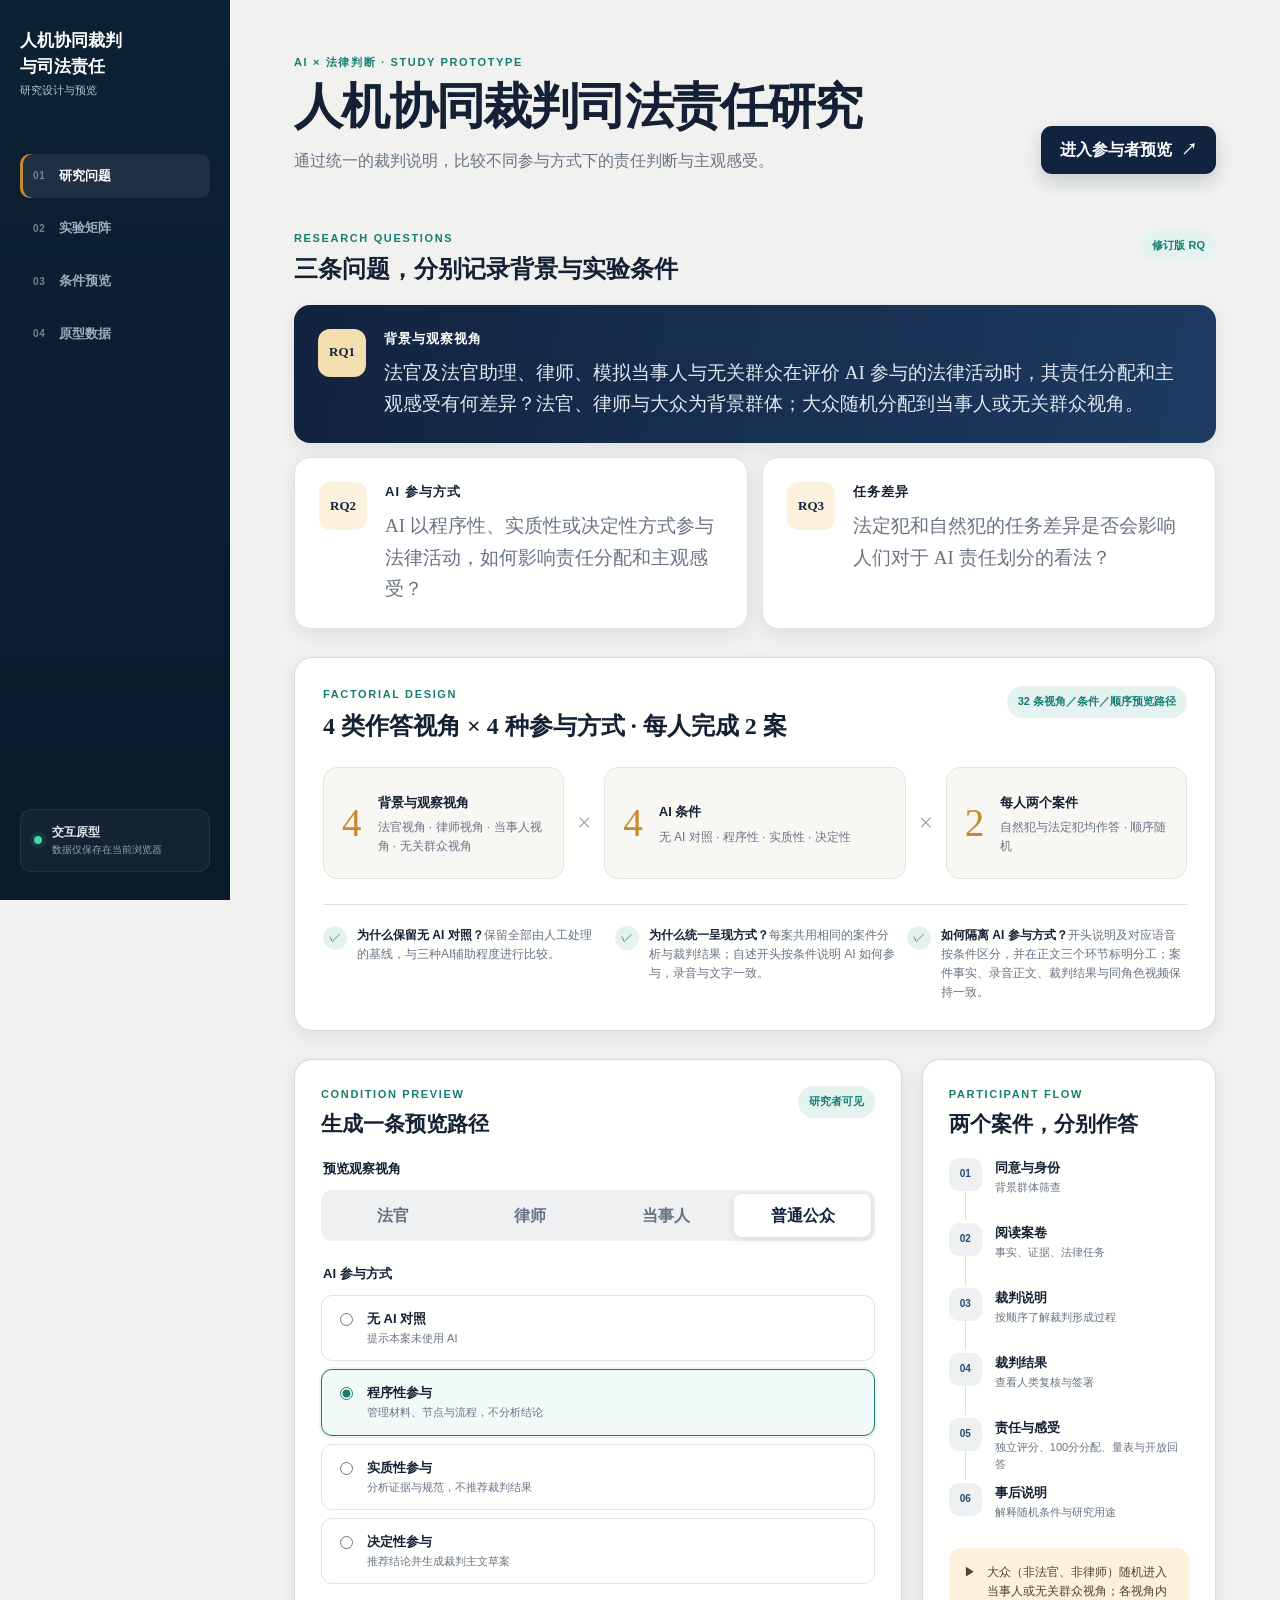
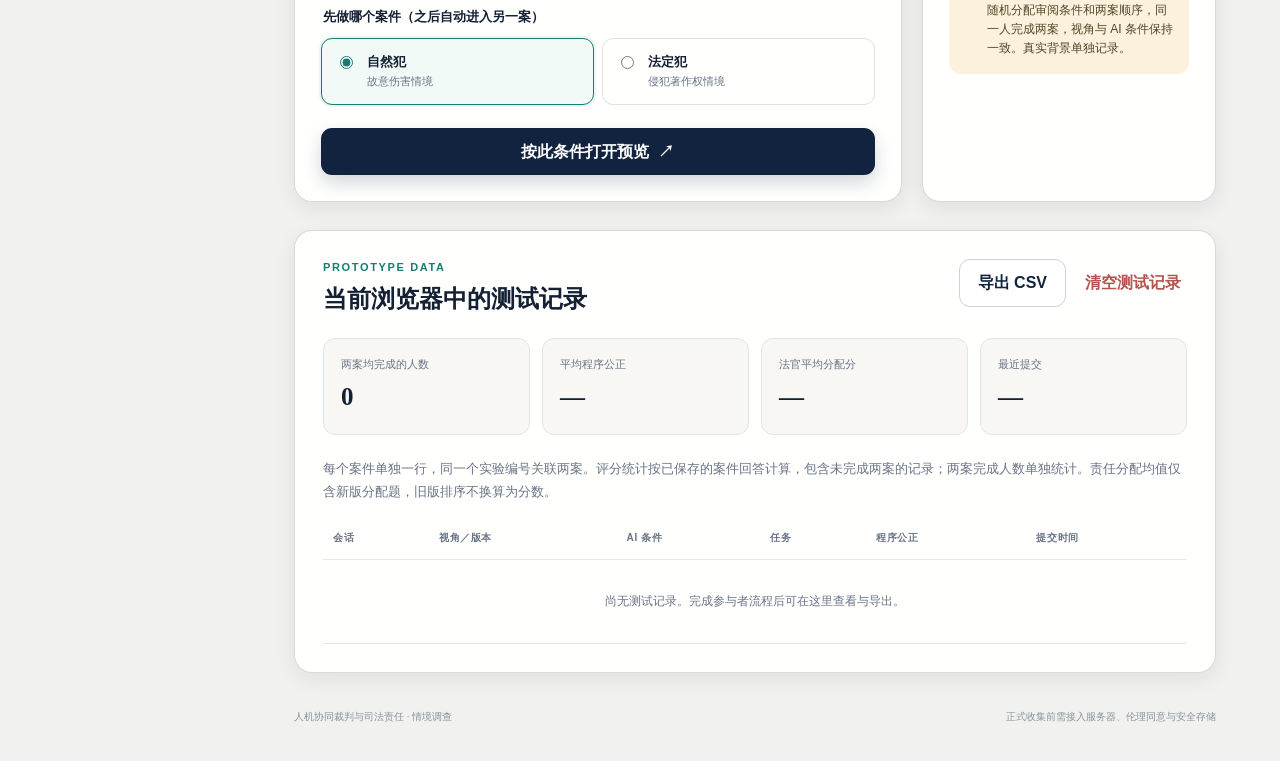
==== commit da7d313c: "缩短情景等待并强化分阶段AI提示，修复加载中暂停续播" ====
--- a/index.html
+++ b/index.html
@@ -76,7 +76,7 @@
             <div class="design-notes">
               <div class="design-note"><span>✓</span><p><strong>为什么保留无 AI 对照？</strong>保留全部由人工处理的基线，与三种AI辅助程度进行比较。</p></div>
               <div class="design-note"><span>✓</span><p><strong>为什么统一呈现方式？</strong>每案共用相同的案件分析与裁判结果；自述开头按条件说明 AI 如何参与，录音与文字一致。</p></div>
-              <div class="design-note"><span>✓</span><p><strong>如何隔离 AI 参与方式？</strong>同一案件只替换开头的 AI 参与说明及对应语音；其余分析、裁判结果与同角色视频保持一致。</p></div>
+              <div class="design-note"><span>✓</span><p><strong>如何隔离 AI 参与方式？</strong>开头说明及对应语音按条件区分，并在正文三个环节标明分工；案件事实、录音正文、裁判结果与同角色视频保持一致。</p></div>
             </div>
           </section>
 
@@ -231,7 +231,7 @@
               <p id="condition-disclosure" class="condition-disclosure"></p>
               <div class="ai-node-legend" aria-label="AI 参与节点图例"><span class="ai-node-swatch ai-node-none">无 AI</span><span class="ai-node-swatch ai-node-procedural">程序整理／核对</span><span class="ai-node-swatch ai-node-substantive">证据与法律分析</span><span class="ai-node-swatch ai-node-decisional">裁判建议／主文</span></div>
               <section id="audio-panel" class="narration-audio hidden" aria-label="裁判形成录音">
-                <audio id="judgment-audio" preload="metadata" class="hidden"></audio>
+                <audio id="judgment-audio" preload="auto" class="hidden"></audio>
                 <strong id="playback-title">法官陈述录音</strong><p id="playback-phase" role="status"></p>
                 <progress id="playback-progress" max="100" value="0" aria-label="录音进度"></progress>
                 <p id="audio-status" class="helper-text" role="status"></p>
@@ -316,7 +316,7 @@
 
             <section id="screen-debrief" class="study-screen debrief-screen">
               <div class="completion-mark">✓</div><p class="eyebrow">COMPLETED</p><h1>感谢您的参与</h1><p class="lead">您已完成两个案件，全部回答已经保存在当前浏览器中。</p>
-              <div class="debrief-card"><h2>关于本研究的完整说明</h2><p>本研究比较法官及法官助理、律师、模拟当事人与无关群众的责任判断及主观感受。开始时四选一的背景回答用于分组：法官／法官助理进入法官组，律师进入律师组；其他法律相关人员与其他参与者记录为大众背景，并以相同概率随机分配到模拟当事人或无关群众视角。每人完成故意伤害与侵犯著作权两案，顺序随机，角色和 AI 条件保持不变。</p><p>同一案件在不同 AI 条件下使用不同的第一人称开场说明，录音和高亮文字同步体现 AI 参与方式；后续案件分析、裁判结果与同角色视频相同。角色视频按案件和身份分别制作，当事人组采用第一人称视角，画面为 AI 生成的非暴力模拟场景，法官陈述为依据案例编写的研究材料，并非真实法官的工作记录或原声。</p><p>您的回答将依开始时的知情同意用于科学研究。当前原型仅保存在此浏览器，尚未自动上传；您仍可撤回并删除本次回答。</p></div>
+              <div class="debrief-card"><h2>关于本研究的完整说明</h2><p>本研究比较法官及法官助理、律师、模拟当事人与无关群众的责任判断及主观感受。开始时四选一的背景回答用于分组：法官／法官助理进入法官组，律师进入律师组；其他法律相关人员与其他参与者记录为大众背景，并以相同概率随机分配到模拟当事人或无关群众视角。每人完成故意伤害与侵犯著作权两案，顺序随机，角色和 AI 条件保持不变。</p><p>同一案件在不同 AI 条件下使用不同的第一人称开场说明及录音，并在材料整理、证据与法律分析、裁判结果形成三个环节以文字提示分工。案件事实、法官陈述的案件正文、裁判结果与同角色视频相同。角色视频按案件和身份分别制作，当事人组采用第一人称视角，画面为 AI 生成的非暴力模拟场景，法官陈述为依据案例编写的研究材料，并非真实法官的工作记录或原声。</p><p>您的回答将依开始时的知情同意用于科学研究。当前原型仅保存在此浏览器，尚未自动上传；您仍可撤回并删除本次回答。</p></div>
               <div class="completion-actions"><button id="delete-response" class="text-button danger" type="button">撤回并删除本次回答</button></div>
               <p id="retain-status" class="retain-status" role="status"></p>
               <div class="completion-actions"><button id="download-response" class="button button-secondary" type="button">下载本次回答 JSON</button><a id="finish-link" class="button button-primary hidden" href="./?view=researcher">返回研究设计台</a></div>
--- a/styles.css
+++ b/styles.css
@@ -313,6 +313,9 @@
 
 .screening-choice-options label{min-height:52px}.review-ai-button{margin:0 0 18px;color:#245f59;border-color:#8bb8ae;background:#f0f8f6}.review-ai-button:hover{background:#e3f1ee}
 .ai-node-legend{display:flex;flex-wrap:wrap;gap:7px;padding:0 22px 16px;background:#edf5f3;color:#344b54;font-size:12px}.ai-node-swatch{padding:4px 8px;border-radius:999px;border:1px solid currentColor}.ai-node-none{color:#66717b;background:#f4f5f6}.ai-node-procedural{color:#286d9c;background:#edf6fc}.ai-node-substantive{color:#946b1f;background:#fff7df}.ai-node-decisional{color:#8a405e;background:#fff0f5}.ai-inline-node{margin:8px 22px 16px;padding:9px 12px;border-left:4px solid currentColor;border-radius:5px;background:#f7f9fa;font-size:14px;line-height:1.6}.ai-inline-node span{font-weight:650}.ai-inline-node.ai-node-none{color:#66717b}.ai-inline-node.ai-node-procedural{color:#286d9c;background:#edf6fc}.ai-inline-node.ai-node-substantive{color:#946b1f;background:#fff7df}.ai-inline-node.ai-node-decisional{color:#8a405e;background:#fff0f5}
+.narration-stage-note{margin:22px 0 12px;padding:12px 16px;border-left:3px solid #9c212b;border-radius:4px;background:#fff5f4;color:#9c212b;line-height:1.75;font-size:16px;overflow-wrap:anywhere}
+.narration-stage-note strong,.narration-stage-note span{display:block}
+.narration-stage-note strong{margin-bottom:4px;font-size:14px}
 
 .playback-speed{display:flex;align-items:center;flex-wrap:wrap;gap:10px;margin-top:16px;font-size:14px}.playback-speed select{width:auto;min-width:100px;padding:8px 12px}.playback-speed span{color:var(--muted)}
 
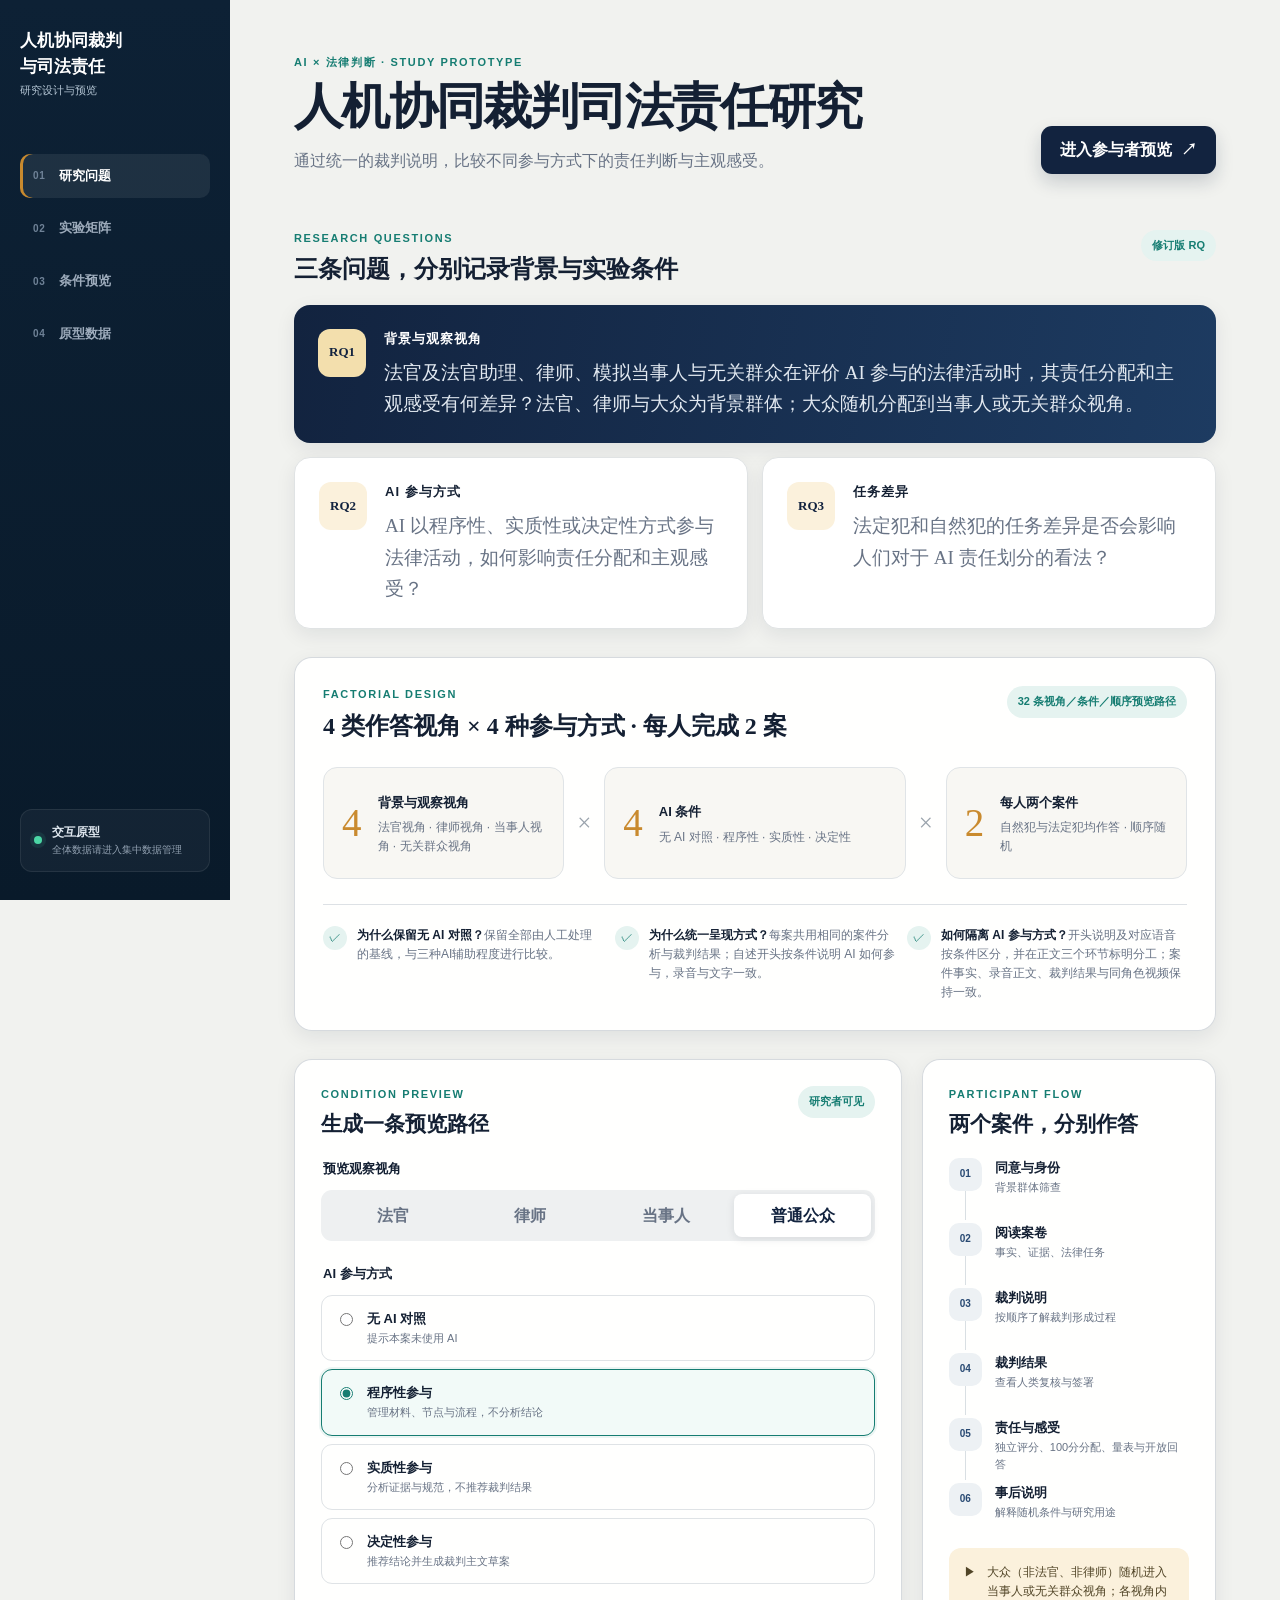
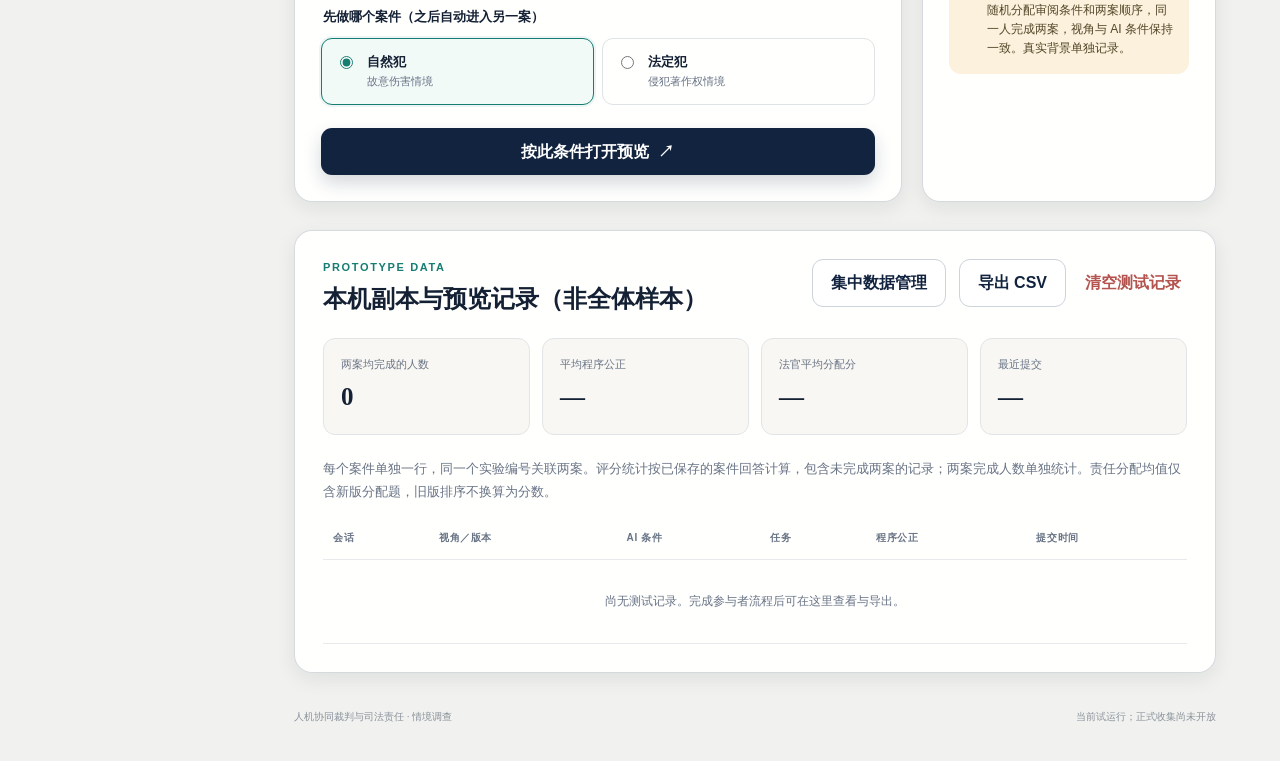
==== commit d28f8bc8: "Clarify responsibility questions and unblock mobile submission" ====
--- a/index.html
+++ b/index.html
@@ -8,7 +8,7 @@
       content="人机协同裁判司法责任研究：交互式调查原型"
     />
     <meta name="robots" content="noindex, nofollow, noarchive" />
-    <meta http-equiv="Content-Security-Policy" content="default-src 'self'; script-src 'self'; style-src 'self'; img-src 'self' data:; connect-src 'self'; media-src 'self'; object-src 'none'; base-uri 'self'; form-action 'self'" />
+    <meta http-equiv="Content-Security-Policy" content="default-src 'self'; script-src 'self'; style-src 'self'; img-src 'self' data:; connect-src 'self' https://judicial-study-data.crimemap1126.chatgpt.site; media-src 'self'; object-src 'none'; base-uri 'self'; form-action 'self'" />
     <meta name="theme-color" content="#12233f" />
     <title>人机协同裁判与司法责任 · 情境调查</title>
     <link rel="stylesheet" href="./styles.css" />
@@ -128,7 +128,7 @@
           </section>
 
           <section id="data-panel" class="dashboard-section panel data-panel">
-            <div class="panel-head"><div><p class="eyebrow">PROTOTYPE DATA</p><h2>当前浏览器中的测试记录</h2></div><div class="data-actions"><button id="export-csv" class="button button-secondary" type="button">导出 CSV</button><button id="clear-data" class="text-button danger" type="button">清空测试记录</button></div></div>
+            <div class="panel-head"><div><p class="eyebrow">PROTOTYPE DATA</p><h2>当前浏览器中的测试记录</h2></div><div class="data-actions"><a id="central-admin" class="button button-secondary hidden" target="_blank" rel="noopener">集中数据管理</a><button id="export-csv" class="button button-secondary" type="button">导出 CSV</button><button id="clear-data" class="text-button danger" type="button">清空测试记录</button></div></div>
             <div class="metrics-row">
               <article><span>两案均完成的人数</span><strong id="metric-complete">0</strong></article>
               <article><span>平均程序公正</span><strong id="metric-fairness">—</strong></article>
@@ -181,11 +181,12 @@
               <div class="study-facts">
                 <article><span>◷</span><div><strong>两个案件，分别作答</strong><small>可按自己的速度阅读</small></div></article>
                 <article><span>▤</span><div><strong>两宗改编案例</strong><small>不考查法律知识</small></div></article>
-                <article><span>◎</span><div><strong>匿名研究编号</strong><small>当前回答保存在本机</small></div></article>
+                <article><span>◎</span><div><strong>匿名研究编号</strong><small id="storage-fact">当前回答保存在本机</small></div></article>
               </div>
+              <p id="collection-note" class="helper-text hidden" role="status"></p>
               <div class="consent-card">
                 <h2>开始前，请确认</h2>
-                <ul><li>我已年满 18 周岁并能够阅读中文；</li><li>我理解参与完全自愿，可以随时退出；本机进度会保存，第一案完成后可选择删除两案进度并退出；</li><li>我同意研究者保留并分析我的回答，用于科学研究及去标识化的研究结果报告；当前原型仅在此浏览器保存回答，尚未自动上传至研究者；</li><li>我不会在开放题中填写可识别个人身份的信息。</li></ul>
+                <ul><li>我已年满 18 周岁并能够阅读中文；</li><li>我理解参与完全自愿，可以随时退出；本机进度会保存，第一案完成后可选择删除两案进度并退出；</li><li id="storage-consent">我同意研究者保留并分析我的回答，用于科学研究及去标识化的研究结果报告；当前原型仅在此浏览器保存回答，尚未自动上传至研究者；</li><li>我不会在开放题中填写可识别个人身份的信息。</li></ul>
                 <label class="check-row"><input id="consent-checkbox" type="checkbox" /><span>我已阅读以上说明，并同意参加本次实验。</span></label>
               </div>
               <section class="screening-section" aria-labelledby="screening-title">
@@ -261,7 +262,7 @@
               <div class="screen-kicker"><span class="stage-badge">第 4 部分</span><span class="category-badge">您的评价</span></div>
               <h1>谁应当对这份裁判负责？</h1>
               <p class="lead">这里没有标准答案。请依据您看到的形成过程作答。</p>
-              <form id="survey-form" autocomplete="off">
+              <form id="survey-form" autocomplete="off" novalidate>
                 <section class="survey-block">
                   <div class="question-number">A</div><div class="question-content"><h2>材料理解</h2><p>以下两题用于确认页面是否表达清楚。</p>
                     <button id="review-ai-participation" class="text-button review-ai-button" type="button">返回裁判形成记录，重新确认 AI 参与方式</button>
@@ -274,20 +275,19 @@
                   </div>
                 </section>
                 <section class="survey-block">
-                  <div class="question-number">B</div><div class="question-content"><h2>责任判断</h2><p>请评价四个主体对这份裁判的形成与后果应承担的责任。先分别评分，再在四个主体之间分配责任。</p>
+                  <div class="question-number">B</div><div class="question-content"><h2>责任判断</h2><p>请评价四个主体对这份裁判的形成与后果应承担的责任。请依次完成下面两题：第 1 题评价每个主体的责任大小，第 2 题分配他们各自承担的责任份额。</p>
                     <fieldset id="responsibility-independent" class="responsibility-stage">
-                      <legend>第一步：分别评分</legend>
+                      <legend>第 1 题 · 分别评价责任大小</legend>
                       <p id="independent-help">请分别填写 0–100 的整数。0 表示完全没有责任，100 表示责任极大。各主体可以同分，四项<strong>不需要合计 100</strong>。</p>
                       <div id="responsibility-score-list" class="responsibility-list"></div>
                       <p id="score-status" class="helper-text" role="status"></p>
-                      <button id="to-allocation" class="button button-primary" type="button" disabled>评分完成，开始分配 →</button>
                     </fieldset>
-                    <fieldset id="responsibility-allocation" class="responsibility-stage hidden" disabled>
-                      <legend>第二步：分配 100 分责任</legend>
-                      <p id="allocation-help">现在，把全部责任看作 100 分，分配给这四个主体。每项填写 0–100 的整数，<strong>四项必须合计 100</strong>；不分配责任的主体请填 0。</p>
+                    <fieldset id="responsibility-allocation" class="responsibility-stage" disabled>
+                      <legend>第 2 题 · 分配全部责任（合计 100 分）</legend>
+                      <p id="allocation-prerequisite" class="helper-text">请先填写上方第 1 题的四项评分，随后即可填写本题。</p>
+                      <p id="allocation-help">这是另一道题，上方评分会保留。现在，请把全部责任看作 100 分，分配给这四个主体。每项填写 0–100 的整数，<strong>四项必须合计 100</strong>；不分配责任的主体请填 0。</p>
                       <div id="responsibility-allocation-list" class="responsibility-list"></div>
                       <div id="allocation-status" class="allocation-status" role="status" aria-live="polite"></div>
-                      <button id="back-to-scores" class="text-button" type="button">返回修改独立评分</button>
                     </fieldset>
                   </div>
                 </section>
@@ -302,7 +302,7 @@
                     <label id="open-response-confirm-row" class="check-row hidden"><input id="open-response-confirm" name="openResponseConfirm" type="checkbox"><span>我已检查，文本框中的文字准确表达了我的回答。</span></label></div>
                 </section>
                 <section class="question-block"><div class="question-number">E</div><div class="question-content"><h2>情境体验</h2><p>回顾刚才的情境，我感到自己置身其中。</p><div id="involvement-options" class="rating-control"></div></div></section>
-                <button class="text-button" type="button" data-back="decision">返回裁判结果</button><div class="survey-submit"><label class="check-row"><input name="honestConfirm" type="checkbox" required /><span>我已根据自己的真实感受完成作答。</span></label><span id="survey-error" class="form-error" role="alert"></span><button id="submit-evaluation" class="button button-primary" type="submit">提交本案评价，继续第二案 <span>→</span></button></div>
+                <button class="text-button" type="button" data-back="decision">返回裁判结果</button><div class="survey-submit"><label class="check-row"><input name="honestConfirm" type="checkbox" required /><span>我已根据自己的真实感受完成作答。</span></label><p id="survey-completion" class="helper-text" role="status"></p><span id="survey-error" class="form-error" role="alert"></span><button id="submit-evaluation" class="button button-primary" type="submit">我已完成，提交本案并继续 <span>→</span></button></div>
               </form>
             </section>
 
@@ -316,7 +316,7 @@
 
             <section id="screen-debrief" class="study-screen debrief-screen">
               <div class="completion-mark">✓</div><p class="eyebrow">COMPLETED</p><h1>感谢您的参与</h1><p class="lead">您已完成两个案件，全部回答已经保存在当前浏览器中。</p>
-              <div class="debrief-card"><h2>关于本研究的完整说明</h2><p>本研究比较法官及法官助理、律师、模拟当事人与无关群众的责任判断及主观感受。开始时四选一的背景回答用于分组：法官／法官助理进入法官组，律师进入律师组；其他法律相关人员与其他参与者记录为大众背景，并以相同概率随机分配到模拟当事人或无关群众视角。每人完成故意伤害与侵犯著作权两案，顺序随机，角色和 AI 条件保持不变。</p><p>同一案件在不同 AI 条件下使用不同的第一人称开场说明及录音，并在材料整理、证据与法律分析、裁判结果形成三个环节以文字提示分工。案件事实、法官陈述的案件正文、裁判结果与同角色视频相同。角色视频按案件和身份分别制作，当事人组采用第一人称视角，画面为 AI 生成的非暴力模拟场景，法官陈述为依据案例编写的研究材料，并非真实法官的工作记录或原声。</p><p>您的回答将依开始时的知情同意用于科学研究。当前原型仅保存在此浏览器，尚未自动上传；您仍可撤回并删除本次回答。</p></div>
+              <div class="debrief-card"><h2>关于本研究的完整说明</h2><p>本研究比较法官及法官助理、律师、模拟当事人与无关群众的责任判断及主观感受。开始时四选一的背景回答用于分组：法官／法官助理进入法官组，律师进入律师组；其他法律相关人员与其他参与者记录为大众背景，并以相同概率随机分配到模拟当事人或无关群众视角。每人完成故意伤害与侵犯著作权两案，顺序随机，角色和 AI 条件保持不变。</p><p>同一案件在不同 AI 条件下使用不同的第一人称开场说明及录音，并在材料整理、证据与法律分析、裁判结果形成三个环节以文字提示分工。案件事实、法官陈述的案件正文、裁判结果与同角色视频相同。角色视频按案件和身份分别制作，当事人组采用第一人称视角，画面为 AI 生成的非暴力模拟场景，法官陈述为依据案例编写的研究材料，并非真实法官的工作记录或原声。</p><p id="storage-debrief">您的回答将依开始时的知情同意用于科学研究。当前原型仅保存在此浏览器，尚未自动上传；您仍可撤回并删除本次回答。</p></div>
               <div class="completion-actions"><button id="delete-response" class="text-button danger" type="button">撤回并删除本次回答</button></div>
               <p id="retain-status" class="retain-status" role="status"></p>
               <div class="completion-actions"><button id="download-response" class="button button-secondary" type="button">下载本次回答 JSON</button><a id="finish-link" class="button button-primary hidden" href="./?view=researcher">返回研究设计台</a></div>
@@ -328,7 +328,7 @@
 
     <dialog id="role-dialog" class="role-dialog" aria-labelledby="role-title" aria-describedby="role-description">
       <p class="eyebrow">进入本案情境</p><h2 id="role-title"></h2><p id="role-description" class="role-description"></p>
-      <div id="role-video-panel"><video id="role-video" playsinline muted preload="metadata" disablepictureinpicture aria-label="角色代入情境短片"></video><button id="role-video-play" type="button" class="button button-secondary">播放情境短片</button></div>
+      <div id="role-video-panel"><video id="role-video" controls playsinline webkit-playsinline muted preload="metadata" disablepictureinpicture aria-label="角色代入情境短片"></video><button id="role-video-play" type="button" class="button button-secondary">播放情境短片</button><p id="role-video-status" class="helper-text" role="status" aria-live="polite"></p></div>
       <label id="updated-consent" class="check-row hidden"><input id="updated-consent-checkbox" type="checkbox"><span>我同意保留本次回答用于科学研究。当前回答保存在此浏览器，可在结束时撤回删除。</span></label>
       <p id="role-status" class="helper-text" role="status"></p><button id="role-continue" class="button button-primary" type="button" disabled>进入案件材料 →</button>
     </dialog>
@@ -339,8 +339,11 @@
     <script defer src="./study-narration.js"></script>
     <script defer src="./study-playback.js"></script>
     <script defer src="./role-media.js"></script>
+    <script defer src="./role-video-player.js"></script>
     <script defer src="./audio-config.js"></script>
     <script defer src="./speech-input.js"></script>
+    <script defer src="./collection-config.js"></script>
+    <script defer src="./collection-client.js"></script>
     <script defer src="./app.js"></script>
   </body>
 </html>
--- a/styles.css
+++ b/styles.css
@@ -320,3 +320,10 @@
 .playback-speed{display:flex;align-items:center;flex-wrap:wrap;gap:10px;margin-top:16px;font-size:14px}.playback-speed select{width:auto;min-width:100px;padding:8px 12px}.playback-speed span{color:var(--muted)}
 
 .speech-platform-help{display:block;margin-top:10px;line-height:1.8}
+
+/* Keep the two responsibility measures distinct and visible on mobile. */
+#responsibility-allocation { border-top:2px solid #cbd9d6; padding-top:24px; }
+#responsibility-allocation:disabled .responsibility-list { opacity:.6; }
+.needs-answer { outline:2px solid #a54537; outline-offset:6px; border-radius:8px; }
+.survey-submit { scroll-margin-bottom:24px; }
+#survey-completion { width:100%; margin:8px 0; }
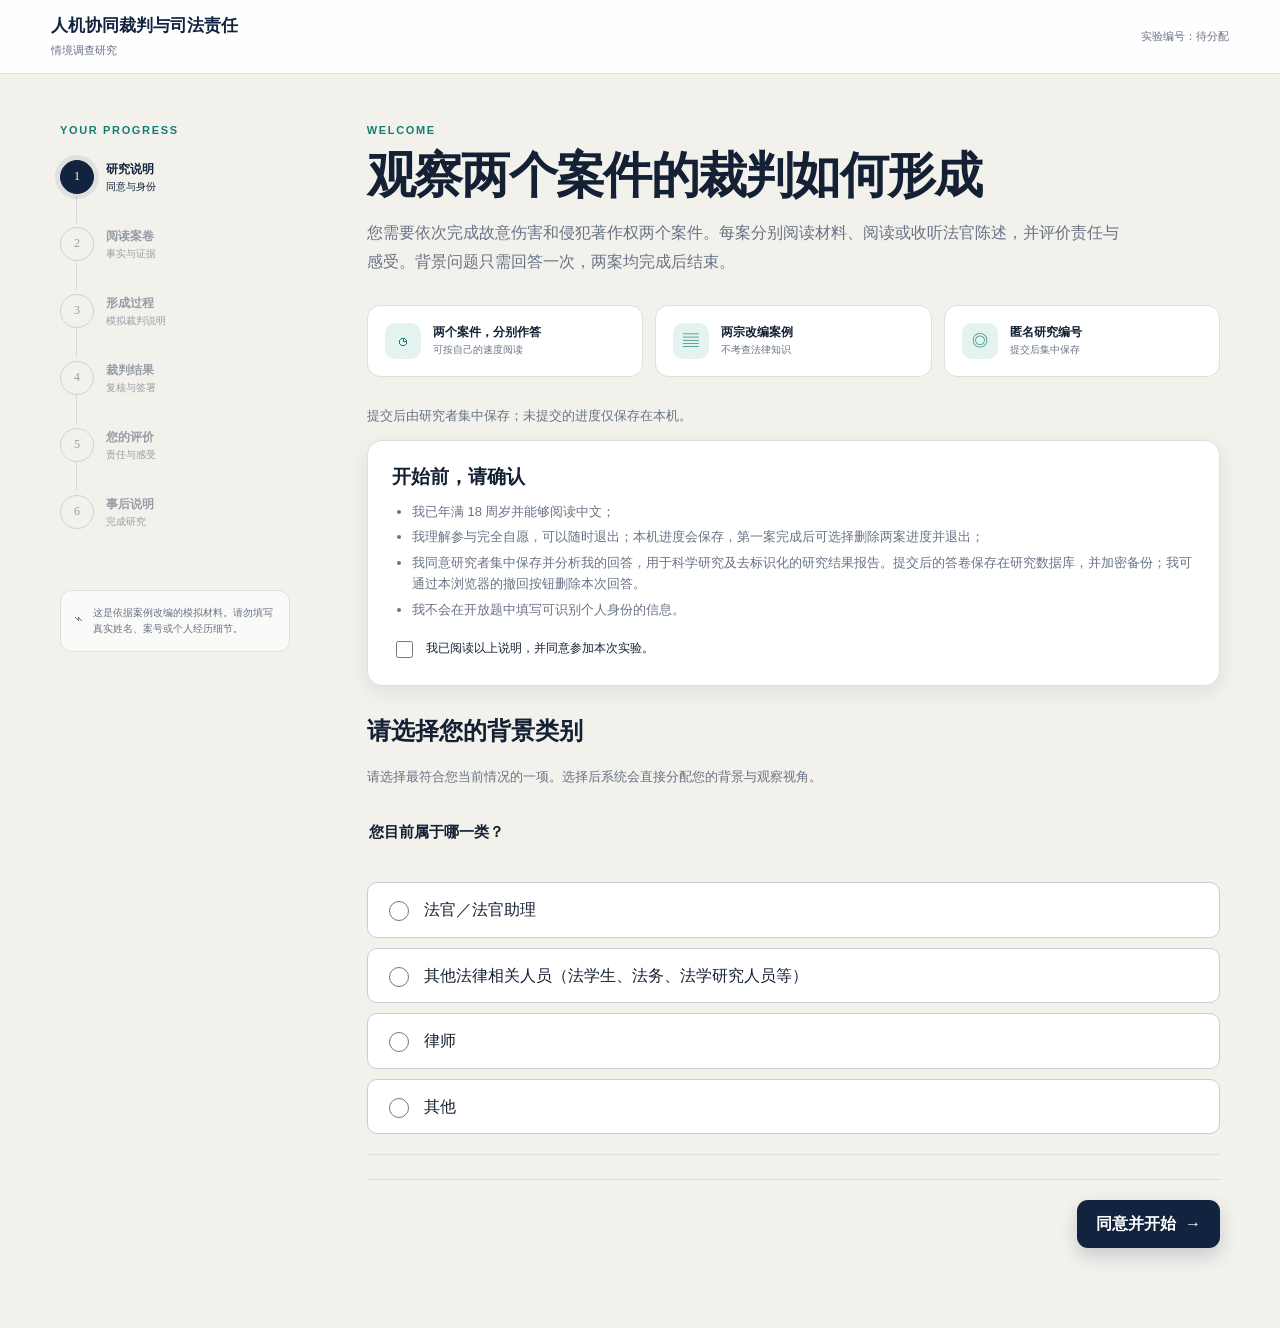
==== commit ea10be8f: "Open formal collection from the shared study link" ====
--- a/index.html
+++ b/index.html
@@ -5,7 +5,7 @@
     <meta name="viewport" content="width=device-width, initial-scale=1.0" />
     <meta
       name="description"
-      content="人机协同裁判司法责任研究：交互式调查原型"
+      content="人机协同裁判与司法责任：情境调查研究"
     />
     <meta name="robots" content="noindex, nofollow, noarchive" />
     <meta http-equiv="Content-Security-Policy" content="default-src 'self'; script-src 'self'; style-src 'self'; img-src 'self' data:; connect-src 'self' https://judicial-study-data.crimemap1126.chatgpt.site; media-src 'self'; object-src 'none'; base-uri 'self'; form-action 'self'" />
@@ -37,7 +37,7 @@
               <h1 id="researcher-title">人机协同裁判司法责任研究</h1>
               <p class="header-copy">通过统一的裁判说明，比较不同参与方式下的责任判断与主观感受。</p>
             </div>
-            <button id="quick-preview" class="button button-primary" type="button">进入参与者预览 <span>↗</span></button>
+            <a id="participant-entry" class="button button-primary" href="./?view=participant">打开正式问卷 <span>↗</span></a>
           </header>
 
           <section id="research-overview" class="dashboard-section">
@@ -83,6 +83,7 @@
           <section id="preview-panel" class="dashboard-grid">
             <div class="panel preview-config-panel">
               <div class="panel-head compact"><div><p class="eyebrow">CONDITION PREVIEW</p><h2>生成一条预览路径</h2></div><span class="prototype-badge">研究者可见</span></div>
+              <p class="helper-text">以下仅供核对研究材料，不会上传答卷，也不计入正式样本。招募参与者请分享网站主链接或上方的正式问卷入口。</p>
               <form id="preview-config" class="preview-config">
                 <fieldset>
                   <legend>预览观察视角</legend>
@@ -155,7 +156,7 @@
         </header>
 
         <div id="preview-banner" class="preview-banner hidden" role="note">
-          <strong>研究者预览模式</strong><span id="preview-condition-label"></span><span>预览角色和条件由研究者指定；正式流程自动分配。</span>
+          <strong>研究者预览模式 · 不收集数据</strong><span id="preview-condition-label"></span><span>本页不会上传答卷，不计入正式样本。</span><a href="./?view=participant">进入正式问卷</a>
         </div>
 
         <div class="participant-frame">
@@ -238,6 +239,7 @@
                 <p id="audio-status" class="helper-text" role="status"></p>
                 <label class="playback-speed" for="playback-speed">播放速度 <select id="playback-speed"><option value="1">1 倍</option><option value="1.25">1.25 倍</option><option value="1.5" selected>1.5 倍</option></select><span>可边听边读，不必等录音结束</span></label>
                 <div class="playback-controls"><button id="playback-toggle" class="button button-primary" type="button">开始收听</button><button id="playback-restart" class="button button-secondary" type="button">从头收听</button></div>
+                <p id="audio-reading-status" class="audio-reading-status" role="status">无需等录音结束。请向下阅读正文。</p>
               </section>
               <article id="narration-text" class="narration-text" tabindex="0" aria-label="裁判形成记录全文"></article>
               </section>
--- a/styles.css
+++ b/styles.css
@@ -298,6 +298,7 @@
 /* Keep the experimental disclosure visible while the monologue scrolls. */
 .narration-record{border:1px solid #aac5bf;border-radius:14px;overflow:hidden;background:#fff;margin:24px 0}
 .narration-record .condition-disclosure{margin:0;border:0;border-bottom:1px solid #aac5bf;font-weight:600}
+.audio-reading-status{margin:16px 0 0;padding:12px 14px;border-radius:8px;background:#edf5f3;color:#183e39;font-size:16px;line-height:1.7;font-weight:600}
 .narration-record .narration-text{border:0;border-radius:0}
 
 @media(max-width:600px){.segmented{grid-template-columns:repeat(2,1fr)}}
